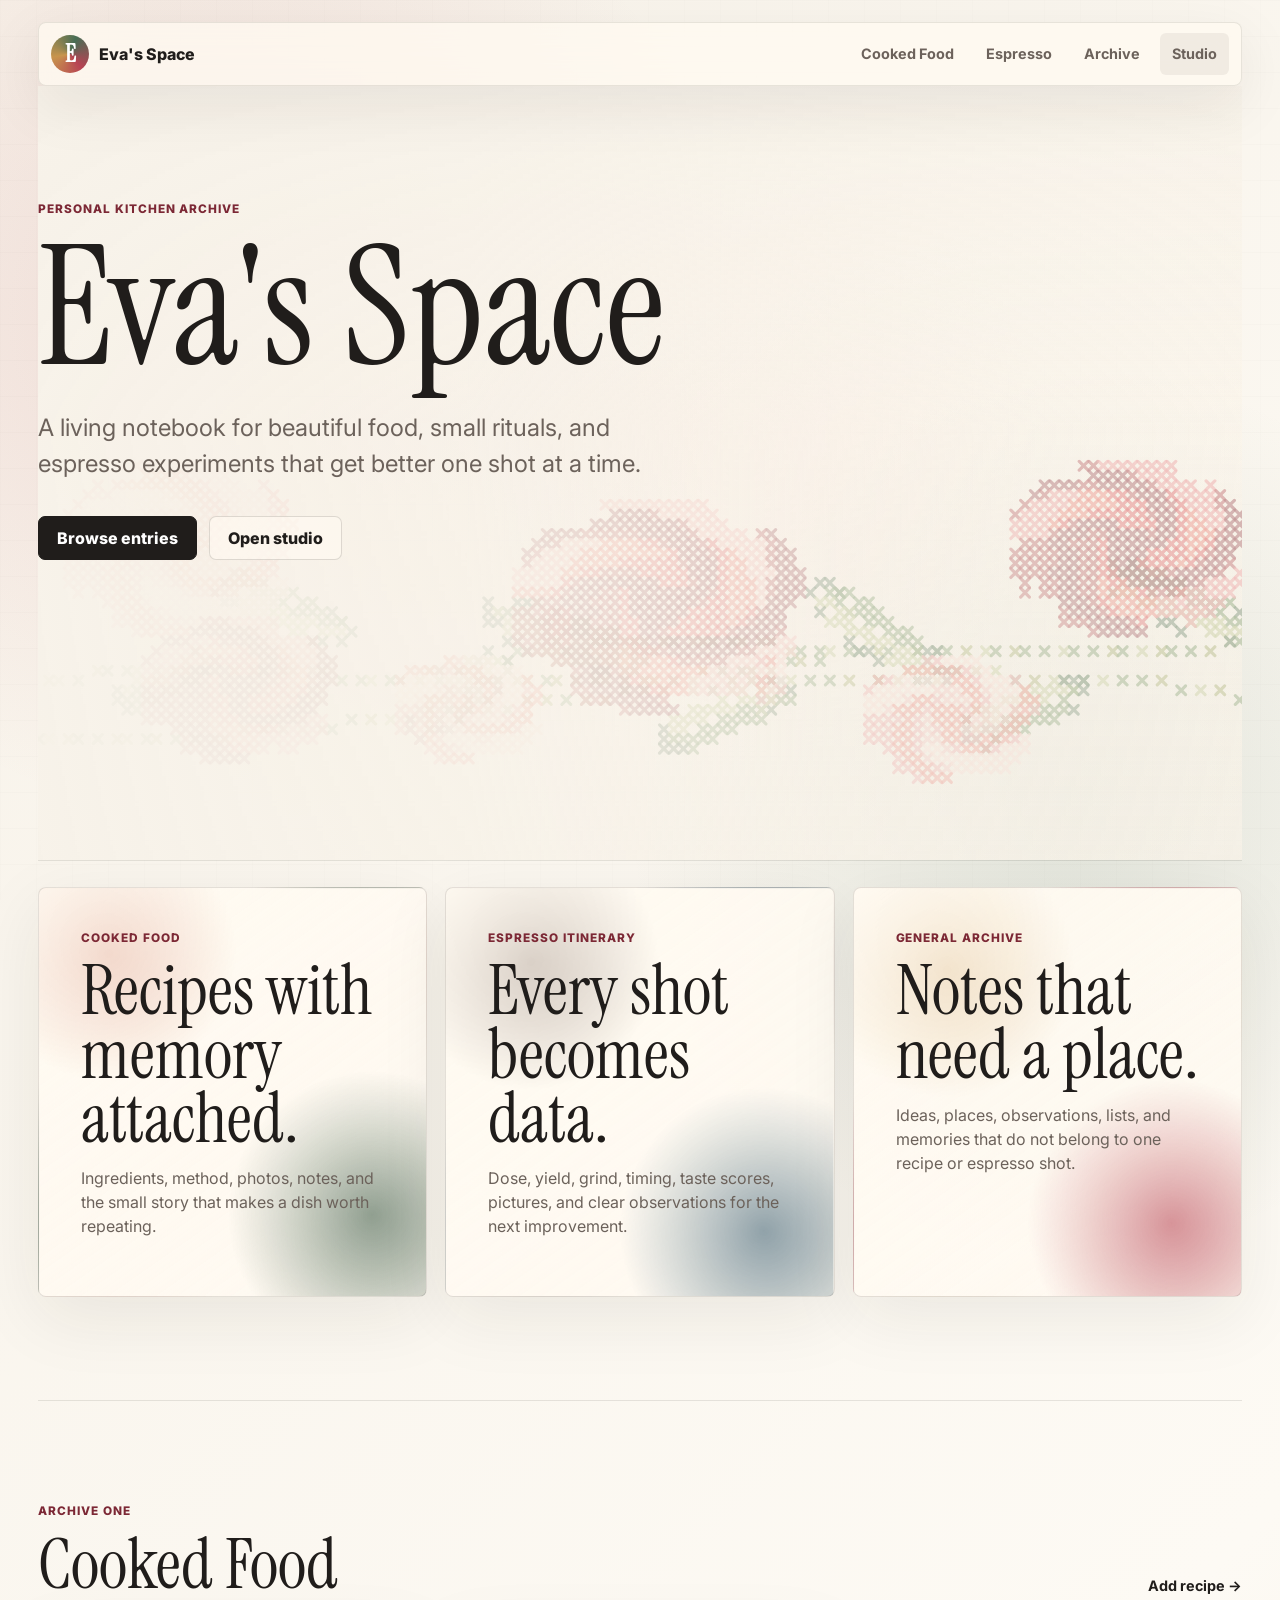
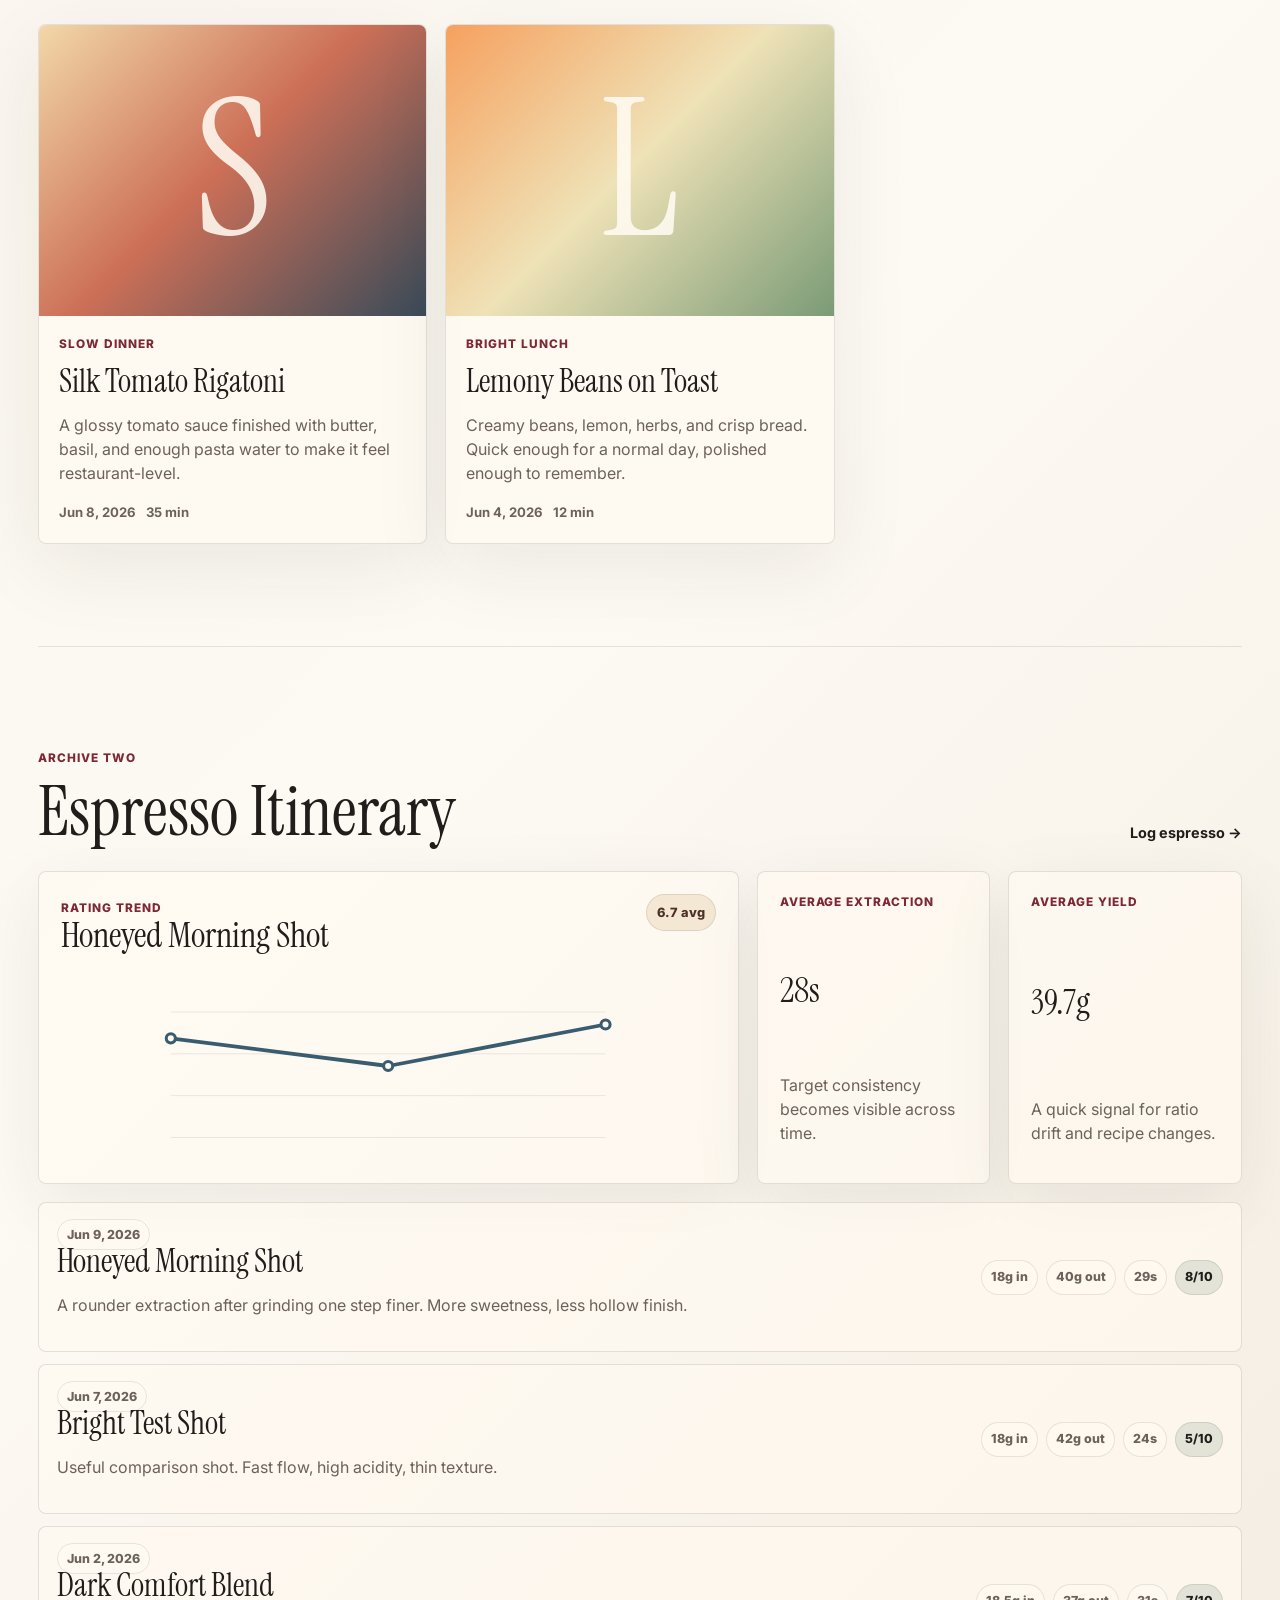
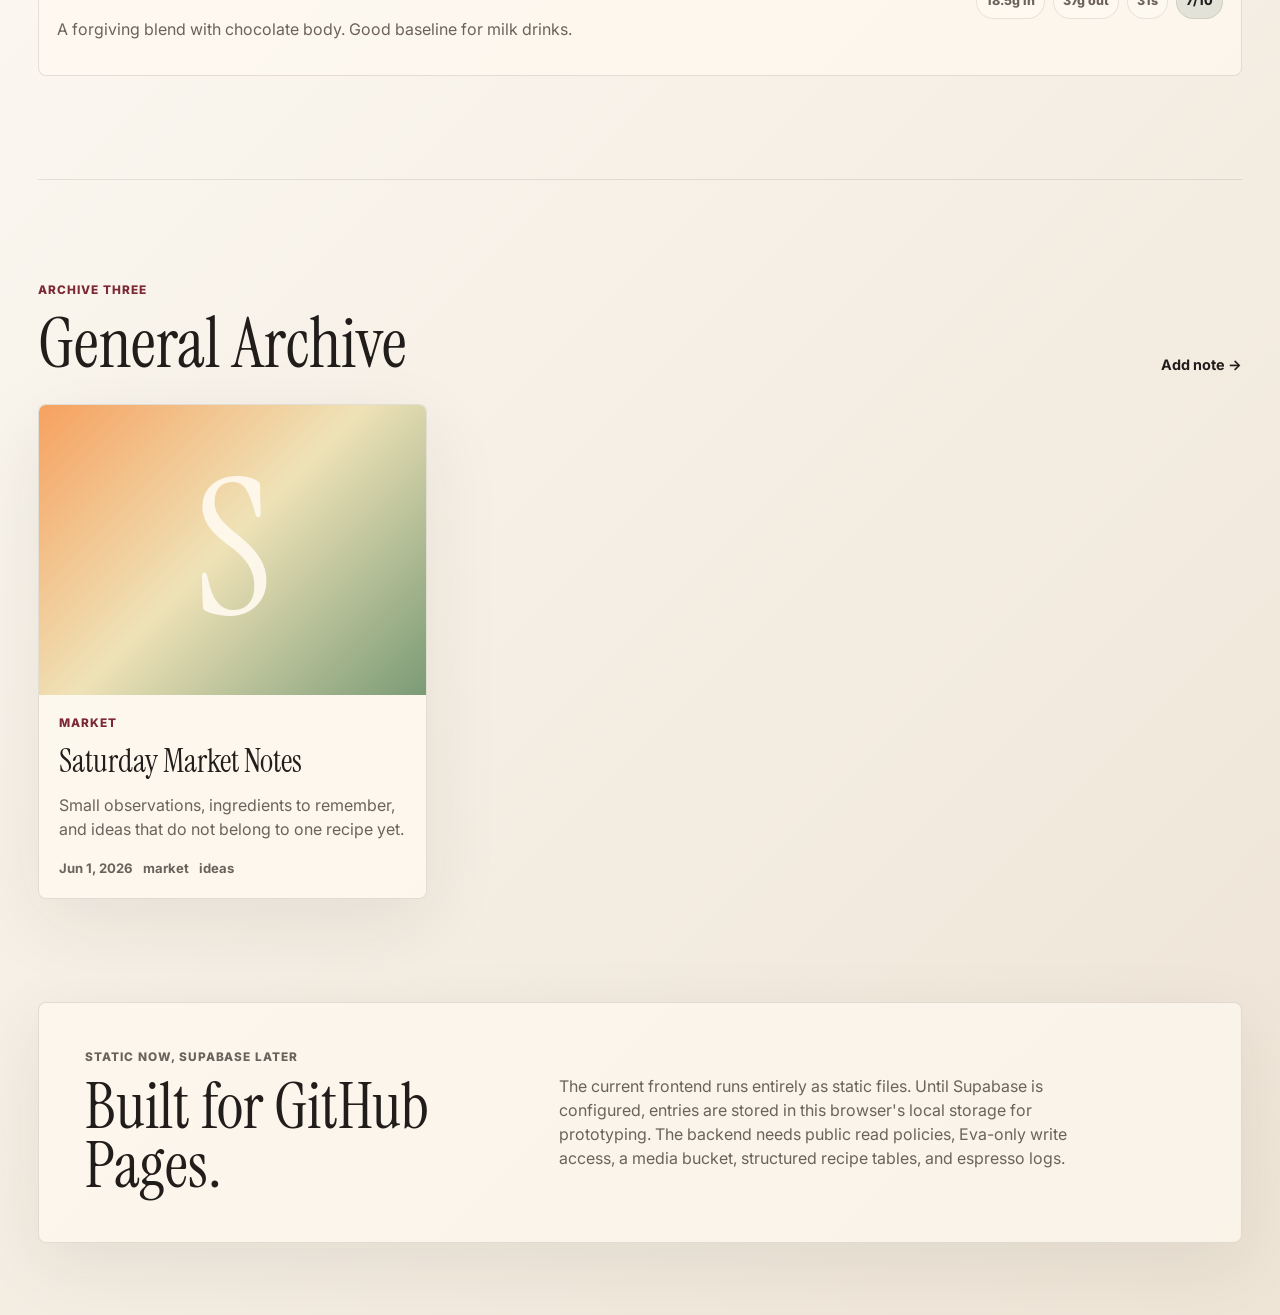
==== evas_space/index.html @ 0599bb9c "Add Eva's Space static frontend (pre-backend) Personal archive subsite at /evas_space/ with three st" ====
<!DOCTYPE html>
<html lang="en">
<head>
<meta charset="UTF-8">
<meta name="viewport" content="width=device-width, initial-scale=1.0">
<title>Eva's Space</title>
<meta name="description" content="Eva's personal recipe blog and espresso itinerary.">
<link rel="preconnect" href="https://fonts.googleapis.com">
<link rel="preconnect" href="https://fonts.gstatic.com" crossorigin>
<link href="https://fonts.googleapis.com/css2?family=Instrument+Serif:ital@0;1&family=Inter:wght@400;500;600;700;800&display=swap" rel="stylesheet">
<link rel="stylesheet" href="./css/style.css">
<script src="./js/supabase-config.js"></script>
</head>
<body>
  <div class="page-shell">
    <nav class="topbar" aria-label="Primary navigation">
      <a class="brand" href="./index.html">
        <span class="brand-mark">E</span>
        <span>Eva's Space</span>
      </a>
      <div class="nav-links">
        <a href="#recipes">Cooked Food</a>
        <a href="#espresso">Espresso</a>
        <a href="#archive">Archive</a>
        <a class="studio-link" href="./editor.html">Studio</a>
      </div>
    </nav>

    <header class="hero">
      <section class="rose-x-banner" aria-label="Animated digital rose banner">
        <svg class="rose-x-banner__svg" viewBox="0 0 1600 500" preserveAspectRatio="xMidYMid slice" role="img">
          <title>Animated digital roses made from X-shaped marks</title>
          <rect class="banner-bg" width="1600" height="500"></rect>
          <g class="xmark-layer"></g>
        </svg>
      </section>
      <div class="hero-copy">
        <p class="eyebrow">Personal kitchen archive</p>
        <h1>Eva's Space</h1>
        <p class="hero-text">A living notebook for beautiful food, small rituals, and espresso experiments that get better one shot at a time.</p>
        <div class="hero-actions">
          <a class="btn" href="#recipes">Browse entries</a>
          <a class="btn ghost" href="./editor.html">Open studio</a>
        </div>
      </div>
    </header>

    <main>
      <section class="section intro-grid" aria-label="Eva's notebooks">
        <article class="feature-panel food-panel">
          <p class="eyebrow">Cooked food</p>
          <h2>Recipes with memory attached.</h2>
          <p>Ingredients, method, photos, notes, and the small story that makes a dish worth repeating.</p>
        </article>
        <article class="feature-panel coffee-panel">
          <p class="eyebrow">Espresso itinerary</p>
          <h2>Every shot becomes data.</h2>
          <p>Dose, yield, grind, timing, taste scores, pictures, and clear observations for the next improvement.</p>
        </article>
        <article class="feature-panel archive-panel">
          <p class="eyebrow">General archive</p>
          <h2>Notes that need a place.</h2>
          <p>Ideas, places, observations, lists, and memories that do not belong to one recipe or espresso shot.</p>
        </article>
      </section>

      <section class="section" id="recipes">
        <div class="section-head">
          <div>
            <p class="eyebrow">Archive one</p>
            <h2>Cooked Food</h2>
          </div>
          <a class="text-link" href="./editor.html?type=recipe">Add recipe</a>
        </div>
        <div id="recipe-grid" class="entry-grid"></div>
      </section>

      <section class="section coffee-lab" id="espresso">
        <div class="section-head">
          <div>
            <p class="eyebrow">Archive two</p>
            <h2>Espresso Itinerary</h2>
          </div>
          <a class="text-link" href="./editor.html?type=espresso">Log espresso</a>
        </div>
        <div class="coffee-dashboard">
          <article class="chart-panel">
            <div class="chart-topline">
              <div>
                <span class="metric-label">Rating trend</span>
                <strong id="best-shot">Best shot pending</strong>
              </div>
              <div class="metric-pill" id="avg-rating">0.0 avg</div>
            </div>
            <div id="rating-chart" class="chart"></div>
          </article>
          <article class="stat-tile">
            <span class="metric-label">Average extraction</span>
            <strong id="avg-time">0s</strong>
            <p>Target consistency becomes visible across time.</p>
          </article>
          <article class="stat-tile">
            <span class="metric-label">Average yield</span>
            <strong id="avg-yield">0g</strong>
            <p>A quick signal for ratio drift and recipe changes.</p>
          </article>
        </div>
        <div id="espresso-list" class="espresso-timeline"></div>
      </section>

      <section class="section" id="archive">
        <div class="section-head">
          <div>
            <p class="eyebrow">Archive three</p>
            <h2>General Archive</h2>
          </div>
          <a class="text-link" href="./editor.html?type=archive">Add note</a>
        </div>
        <div id="archive-grid" class="entry-grid compact-grid"></div>
      </section>

      <section class="section backend-note">
        <div>
          <p class="eyebrow">Static now, Supabase later</p>
          <h2>Built for GitHub Pages.</h2>
        </div>
        <p>The current frontend runs entirely as static files. Until Supabase is configured, entries are stored in this browser's local storage for prototyping. The backend needs public read policies, Eva-only write access, a media bucket, structured recipe tables, and espresso logs.</p>
      </section>
    </main>
  </div>

  <script type="module" src="./js/home.js"></script>
</body>
</html>
---- evas_space/css/style.css ----
:root {
  --paper: #f7f2e9;
  --paper-2: #eee4d6;
  --ink: #201d1b;
  --soft-ink: #6c625b;
  --line: rgba(32, 29, 27, .14);
  --rose: #b74353;
  --rose-dark: #7c2835;
  --leaf: #476d54;
  --leaf-soft: #98a978;
  --coffee: #4b3127;
  --cream: #fffaf1;
  --blue: #395c70;
  --gold: #c8944d;
  --shadow: 0 24px 80px rgba(46, 35, 26, .14);
  --font: "Inter", -apple-system, BlinkMacSystemFont, "Segoe UI", sans-serif;
  --serif: "Instrument Serif", Georgia, serif;
}

* {
  box-sizing: border-box;
}

html {
  scroll-behavior: smooth;
}

body {
  margin: 0;
  min-height: 100vh;
  color: var(--ink);
  font-family: var(--font);
  background:
    radial-gradient(circle at 18% 7%, rgba(183, 67, 83, .14), transparent 32rem),
    radial-gradient(circle at 84% 18%, rgba(71, 109, 84, .14), transparent 28rem),
    linear-gradient(135deg, var(--paper), #fdfaf4 48%, var(--paper-2));
  line-height: 1.5;
}

body::before {
  position: fixed;
  inset: 0;
  z-index: -1;
  pointer-events: none;
  content: "";
  opacity: .34;
  background-image:
    linear-gradient(rgba(32, 29, 27, .035) 1px, transparent 1px),
    linear-gradient(90deg, rgba(32, 29, 27, .028) 1px, transparent 1px);
  background-size: 36px 36px;
}

a {
  color: inherit;
  text-decoration: none;
}

button,
input,
textarea {
  font: inherit;
}

img,
svg {
  display: block;
}

.page-shell {
  width: min(1440px, 100%);
  margin: 0 auto;
  padding: 22px clamp(16px, 3vw, 42px) 72px;
}

.topbar {
  position: sticky;
  top: 14px;
  z-index: 20;
  display: flex;
  align-items: center;
  justify-content: space-between;
  gap: 16px;
  min-height: 62px;
  padding: 10px 12px;
  border: 1px solid rgba(32, 29, 27, .1);
  border-radius: 8px;
  background: rgba(255, 250, 241, .76);
  box-shadow: 0 18px 60px rgba(40, 30, 22, .08);
  backdrop-filter: blur(18px);
}

.brand,
.nav-links,
.hero-actions,
.entry-meta,
.publish-row,
.form-actions,
.editor-actions {
  display: flex;
  align-items: center;
}

.brand {
  gap: 10px;
  font-weight: 800;
  letter-spacing: 0;
}

.brand-mark {
  display: grid;
  width: 38px;
  height: 38px;
  place-items: center;
  border-radius: 50%;
  color: #fff;
  font-family: var(--serif);
  font-size: 1.5rem;
  background: conic-gradient(from 140deg, var(--rose), var(--gold), var(--leaf), var(--rose));
}

.nav-links {
  flex-wrap: wrap;
  justify-content: flex-end;
  gap: 8px;
}

.nav-links a,
.studio-link,
.text-link,
.back-link {
  color: var(--soft-ink);
  font-size: .9rem;
  font-weight: 700;
}

.nav-links a {
  padding: 10px 12px;
  border-radius: 6px;
}

.nav-links a:hover,
.studio-link {
  color: var(--ink);
  background: rgba(32, 29, 27, .06);
}

.hero {
  position: relative;
  display: flex;
  align-items: flex-start;
  overflow: hidden;
  min-height: clamp(620px, 86vh, 820px);
  padding: clamp(64px, 9vw, 124px) 0 clamp(80px, 12vw, 140px);
}

.hero::after {
  position: absolute;
  inset: 0;
  z-index: 1;
  pointer-events: none;
  content: "";
  background:
    linear-gradient(90deg, rgba(247, 242, 233, .94) 0%, rgba(247, 242, 233, .78) 36%, rgba(247, 242, 233, .36) 66%, rgba(247, 242, 233, .12) 100%),
    linear-gradient(180deg, rgba(247, 242, 233, .9) 0%, rgba(247, 242, 233, .28) 44%, rgba(247, 242, 233, .55) 100%);
}

.hero h1,
.section h2,
.detail-header h1,
.studio-sidebar h1 {
  margin: 0;
  font-family: var(--serif);
  font-weight: 400;
  line-height: .92;
  letter-spacing: 0;
}

.hero h1 {
  max-width: 760px;
  font-size: clamp(5rem, 13vw, 12.5rem);
}

.hero-copy {
  position: relative;
  z-index: 2;
  max-width: 820px;
}

.hero-text {
  max-width: 630px;
  margin: 26px 0 0;
  color: var(--soft-ink);
  font-size: clamp(1.08rem, 2vw, 1.5rem);
}

.eyebrow,
.card-kicker,
.metric-label {
  margin: 0 0 12px;
  color: var(--rose-dark);
  font-size: .74rem;
  font-weight: 800;
  letter-spacing: .08em;
  text-transform: uppercase;
}

.hero-actions {
  flex-wrap: wrap;
  gap: 12px;
  margin-top: 34px;
}

.btn {
  display: inline-flex;
  align-items: center;
  justify-content: center;
  min-height: 44px;
  padding: 0 18px;
  border: 1px solid var(--ink);
  border-radius: 7px;
  color: #fff;
  cursor: pointer;
  font-weight: 800;
  background: var(--ink);
}

.btn:hover {
  transform: translateY(-1px);
}

.btn.ghost {
  color: var(--ink);
  border-color: var(--line);
  background: rgba(255, 250, 241, .68);
}

.btn.danger,
.danger-link {
  color: #fff;
  border-color: #9b2d33;
  background: #9b2d33;
}

.text-link {
  border: 0;
  color: var(--ink);
  cursor: pointer;
  background: transparent;
}

.text-link::after {
  content: " ->";
}

.rose-x-banner {
  position: absolute;
  inset: 0 max(-42px, -3vw);
  z-index: 0;
  overflow: hidden;
  min-height: 0;
  max-height: none;
  border-radius: 0;
  opacity: .66;
  pointer-events: none;
  background:
    radial-gradient(circle at 58% 48%, rgba(255, 226, 220, .48), transparent 36%),
    linear-gradient(180deg, rgba(255, 248, 237, .78) 0%, rgba(248, 239, 223, .54) 100%);
}

.rose-x-banner__svg {
  position: absolute;
  left: 50%;
  bottom: 18px;
  width: max(1220px, 122vw);
  height: auto;
  transform: translateX(-50%);
}

.banner-bg {
  fill: transparent;
}

.xmark {
  color: var(--x-color);
  opacity: .7;
  animation: xmark-glimmer 11s ease-in-out infinite;
  animation-delay: var(--delay, 0s);
  filter: brightness(.98);
}

.xmark line {
  stroke: currentColor;
  stroke-width: 3.25;
  stroke-linecap: round;
}

.flower {
  --glow-color: rgba(255, 178, 194, .55);
}

.leaf {
  --glow-color: rgba(188, 218, 150, .35);
}

.stem {
  --glow-color: rgba(177, 210, 139, .28);
}

.rose-burgundy { --x-color: #7b1020; }
.rose-dark { --x-color: #9f1825; }
.rose-red { --x-color: #d81f2a; }
.rose-coral { --x-color: #ed5147; }
.rose-pink { --x-color: #ee767e; }
.rose-blush { --x-color: #f7a5a3; }
.rose-light { --x-color: #ffd0c7; }
.leaf-dark { --x-color: #1f4a25; }
.leaf-green { --x-color: #3f6f2a; }
.leaf-olive { --x-color: #7c8a2b; }
.leaf-sage { --x-color: #a7b76a; }

@keyframes xmark-glimmer {
  0% {
    opacity: .58;
    filter: brightness(.94) drop-shadow(0 0 0 rgba(255, 255, 255, 0));
  }
  38% {
    opacity: .98;
    filter: brightness(1.34) drop-shadow(0 0 8px var(--glow-color));
  }
  72% {
    opacity: .72;
    filter: brightness(1.04) drop-shadow(0 0 2px var(--glow-color));
  }
  100% {
    opacity: .58;
    filter: brightness(.94) drop-shadow(0 0 0 rgba(255, 255, 255, 0));
  }
}

.section {
  padding: clamp(54px, 8vw, 110px) 0;
  border-top: 1px solid rgba(32, 29, 27, .1);
}

.intro-grid {
  display: grid;
  grid-template-columns: repeat(3, minmax(0, 1fr));
  gap: 18px;
  padding-top: 26px;
}

.feature-panel,
.chart-panel,
.stat-tile,
.backend-note,
.dashboard-panel,
.editor-form,
.entries-panel,
.studio-sidebar {
  border: 1px solid rgba(32, 29, 27, .12);
  border-radius: 8px;
  background: rgba(255, 250, 241, .68);
  box-shadow: 0 20px 70px rgba(44, 34, 26, .08);
}

.feature-panel {
  min-height: 310px;
  padding: clamp(22px, 4vw, 42px);
  background-color: rgba(255, 250, 241, .72);
  background-size: cover;
  background-position: center;
}

.food-panel {
  background-image: linear-gradient(145deg, rgba(255, 250, 241, .86), rgba(255, 250, 241, .3)), radial-gradient(circle at 18% 16%, #cc6f57, transparent 8rem), radial-gradient(circle at 86% 80%, #47624f, transparent 9rem);
}

.coffee-panel {
  background-image: linear-gradient(145deg, rgba(255, 250, 241, .9), rgba(255, 250, 241, .35)), radial-gradient(circle at 22% 18%, #4b3127, transparent 8rem), radial-gradient(circle at 82% 84%, #395c70, transparent 9rem);
}

.archive-panel {
  background-image: linear-gradient(145deg, rgba(255, 250, 241, .9), rgba(255, 250, 241, .34)), radial-gradient(circle at 24% 20%, #c8944d, transparent 8rem), radial-gradient(circle at 82% 82%, #b74353, transparent 9rem);
}

.feature-panel h2,
.section h2 {
  font-size: clamp(2.5rem, 5.4vw, 6.4rem);
}

.feature-panel p:not(.eyebrow),
.backend-note p,
.stat-tile p {
  max-width: 540px;
  color: var(--soft-ink);
}

.section-head {
  display: flex;
  align-items: end;
  justify-content: space-between;
  gap: 24px;
  margin-bottom: 28px;
}

.section-head.compact h2 {
  font-size: clamp(2.2rem, 4vw, 3.7rem);
}

.entry-grid {
  display: grid;
  grid-template-columns: repeat(3, minmax(0, 1fr));
  gap: 18px;
}

.entry-card {
  overflow: hidden;
  min-height: 100%;
  border: 1px solid rgba(32, 29, 27, .12);
  border-radius: 8px;
  background: rgba(255, 250, 241, .74);
  box-shadow: 0 24px 80px rgba(44, 34, 26, .08);
  transition: transform .18s ease, box-shadow .18s ease;
}

.entry-card:hover {
  transform: translateY(-4px);
  box-shadow: 0 28px 90px rgba(44, 34, 26, .14);
}

.entry-image {
  display: grid;
  min-height: 260px;
  aspect-ratio: 4 / 3;
  place-items: center;
  background-position: center;
  background-size: cover;
}

.entry-image.generated,
.detail-image.generated {
  color: rgba(255, 250, 241, .88);
}

.entry-image span,
.detail-image span {
  font-family: var(--serif);
  font-size: clamp(5rem, 16vw, 12rem);
}

.entry-card-body {
  padding: 20px;
}

.entry-card h3,
.espresso-row h3,
.editor-list-item h3 {
  margin: 0;
  font-family: var(--serif);
  font-size: 2rem;
  font-weight: 400;
  line-height: 1;
}

.entry-card p,
.espresso-row p,
.editor-list-item p,
.lead,
.espresso-detail p {
  color: var(--soft-ink);
}

.entry-meta {
  flex-wrap: wrap;
  gap: 10px;
  margin-top: 18px;
  color: var(--soft-ink);
  font-size: .82rem;
  font-weight: 700;
}

.coffee-dashboard {
  display: grid;
  grid-template-columns: minmax(0, 1.8fr) repeat(2, minmax(190px, .6fr));
  gap: 18px;
  margin-bottom: 18px;
}

.chart-panel,
.stat-tile {
  min-height: 230px;
  padding: 22px;
}

.chart-topline {
  display: flex;
  justify-content: space-between;
  gap: 18px;
  margin-bottom: 18px;
}

.chart-topline strong,
.stat-tile strong {
  display: block;
  font-family: var(--serif);
  font-size: 2.2rem;
  font-weight: 400;
  line-height: 1;
}

.metric-pill {
  align-self: start;
  padding: 8px 10px;
  border: 1px solid rgba(32, 29, 27, .1);
  border-radius: 999px;
  color: var(--coffee);
  font-size: .8rem;
  font-weight: 800;
  background: rgba(200, 148, 77, .18);
}

.chart {
  min-height: 180px;
}

.chart svg {
  width: 100%;
  height: 190px;
}

.chart-grid {
  stroke: rgba(32, 29, 27, .12);
  stroke-width: 1;
}

.chart-line {
  fill: none;
  stroke: var(--blue);
  stroke-linecap: round;
  stroke-linejoin: round;
  stroke-width: 5;
}

.chart-dot {
  fill: var(--cream);
  stroke: var(--blue);
  stroke-width: 4;
}

.stat-tile {
  display: flex;
  flex-direction: column;
  justify-content: space-between;
}

.espresso-timeline {
  display: grid;
  gap: 12px;
}

.espresso-row {
  display: grid;
  grid-template-columns: minmax(0, 1fr) auto;
  gap: 24px;
  align-items: center;
  padding: 18px;
  border: 1px solid rgba(32, 29, 27, .12);
  border-radius: 8px;
  background: rgba(255, 250, 241, .68);
}

.shot-specs {
  display: grid;
  grid-template-columns: repeat(4, auto);
  gap: 8px;
  align-items: center;
}

.shot-specs span,
.shot-specs strong,
.date-chip {
  padding: 7px 9px;
  border: 1px solid rgba(32, 29, 27, .1);
  border-radius: 999px;
  color: var(--soft-ink);
  font-size: .78rem;
  font-weight: 800;
  background: rgba(255, 250, 241, .72);
}

.shot-specs strong {
  color: var(--ink);
  background: rgba(71, 109, 84, .14);
}

.backend-note {
  display: grid;
  grid-template-columns: minmax(220px, .7fr) minmax(0, 1fr);
  gap: 28px;
  align-items: center;
  padding: clamp(24px, 5vw, 46px);
}

.backend-note h2 {
  font-size: clamp(2.3rem, 5vw, 5rem);
}

.detail-wrap {
  max-width: 1180px;
  margin: 0 auto;
}

.detail-page {
  padding: clamp(40px, 7vw, 86px) 0;
}

.back-link {
  display: inline-flex;
  margin-bottom: 24px;
}

.back-link::before {
  content: "<- ";
}

.detail-image {
  display: grid;
  min-height: 420px;
  place-items: center;
  border: 1px solid rgba(32, 29, 27, .12);
  border-radius: 8px;
  background-position: center;
  background-size: cover;
  box-shadow: var(--shadow);
}

.detail-header {
  max-width: 840px;
  margin: clamp(28px, 5vw, 64px) auto;
  text-align: center;
}

.detail-header h1 {
  font-size: clamp(4rem, 9vw, 10rem);
}

.lead {
  margin: 24px auto 0;
  max-width: 720px;
  font-size: clamp(1.1rem, 2vw, 1.45rem);
}

.recipe-meta {
  display: flex;
  flex-wrap: wrap;
  justify-content: center;
  gap: 10px;
  margin-top: 20px;
}

.recipe-meta span {
  padding: 8px 10px;
  border: 1px solid rgba(32, 29, 27, .1);
  border-radius: 999px;
  color: var(--soft-ink);
  font-size: .82rem;
  font-weight: 800;
}

.recipe-layout,
.espresso-detail-grid {
  display: grid;
  grid-template-columns: minmax(240px, .75fr) minmax(0, 1.25fr);
  gap: 22px;
  align-items: start;
}

.ingredient-panel,
.method-panel,
.espresso-detail-grid section,
.archive-body,
.espresso-spec-grid div {
  padding: 24px;
  border: 1px solid rgba(32, 29, 27, .12);
  border-radius: 8px;
  background: rgba(255, 250, 241, .68);
}

.ingredient-panel h2,
.method-panel h2,
.espresso-detail-grid h2,
.archive-body h2 {
  margin: 0 0 18px;
  font-family: var(--serif);
  font-size: 2.6rem;
  font-weight: 400;
}

.archive-body {
  max-width: 840px;
  margin: 0 auto;
}

.ingredients {
  display: grid;
  gap: 10px;
  padding: 0;
  margin: 0;
  list-style: none;
}

.ingredients li {
  display: grid;
  gap: 4px;
  padding-bottom: 10px;
  border-bottom: 1px solid rgba(32, 29, 27, .1);
}

.ingredients strong {
  font-weight: 800;
}

.ingredients span {
  color: var(--soft-ink);
  font-size: .74rem;
  font-weight: 800;
  text-transform: uppercase;
}

.steps {
  margin: 0;
  padding-left: 22px;
}

.steps li {
  margin-bottom: 16px;
  padding-left: 8px;
}

.espresso-spec-grid {
  display: grid;
  grid-template-columns: repeat(6, minmax(0, 1fr));
  gap: 10px;
  margin-bottom: 22px;
}

.espresso-spec-grid span,
.coffee-defs dt {
  color: var(--soft-ink);
  font-size: .76rem;
  font-weight: 800;
  text-transform: uppercase;
}

.espresso-spec-grid strong {
  display: block;
  margin-top: 6px;
  font-family: var(--serif);
  font-size: 2rem;
  font-weight: 400;
}

.coffee-defs {
  display: grid;
  gap: 10px;
  margin: 24px 0 0;
}

.coffee-defs div {
  display: grid;
  grid-template-columns: 110px 1fr;
  gap: 14px;
}

.coffee-defs dd {
  margin: 0;
}

.taste-row {
  display: grid;
  grid-template-columns: 100px minmax(0, 1fr) 48px;
  gap: 12px;
  align-items: center;
  margin-bottom: 13px;
  font-weight: 800;
}

.taste-track {
  height: 9px;
  overflow: hidden;
  border-radius: 999px;
  background: rgba(32, 29, 27, .1);
}

.taste-track i {
  display: block;
  height: 100%;
  border-radius: inherit;
  background: linear-gradient(90deg, var(--gold), var(--blue));
}

.studio-layout {
  display: grid;
  grid-template-columns: minmax(280px, 360px) minmax(0, 1fr);
  gap: 22px;
  align-items: start;
  padding-top: 28px;
}

.studio-sidebar {
  position: sticky;
  top: 98px;
  padding: 24px;
}

.studio-sidebar h1 {
  font-size: clamp(3rem, 5.4vw, 5.5rem);
}

.studio-sidebar p {
  color: var(--soft-ink);
}

.mode-switch {
  display: grid;
  grid-template-columns: repeat(3, minmax(0, 1fr));
  gap: 6px;
  margin: 24px 0;
  padding: 5px;
  border: 1px solid rgba(32, 29, 27, .12);
  border-radius: 8px;
  background: rgba(32, 29, 27, .05);
}

.mode-switch button {
  min-height: 42px;
  border: 0;
  border-radius: 6px;
  color: var(--soft-ink);
  cursor: pointer;
  font-weight: 800;
  background: transparent;
}

.mode-switch button.active {
  color: var(--ink);
  background: var(--cream);
  box-shadow: 0 8px 24px rgba(32, 29, 27, .1);
}

.backend-status {
  padding-top: 18px;
  border-top: 1px solid rgba(32, 29, 27, .1);
}

#status-dot {
  display: inline-block;
  width: 9px;
  height: 9px;
  margin-right: 7px;
  border-radius: 50%;
  background: var(--gold);
}

#status-dot.online {
  background: var(--leaf);
}

.studio-main {
  display: grid;
  gap: 18px;
}

.dashboard-panel,
.editor-form,
.entries-panel {
  padding: clamp(18px, 3vw, 30px);
}

.stat-grid {
  display: grid;
  grid-template-columns: repeat(3, minmax(0, 1fr));
  gap: 12px;
}

.dashboard-stat {
  padding: 18px;
  border: 1px solid rgba(32, 29, 27, .1);
  border-radius: 8px;
  background: rgba(255, 250, 241, .62);
}

.dashboard-stat span {
  display: block;
  color: var(--soft-ink);
  font-size: .72rem;
  font-weight: 800;
  text-transform: uppercase;
}

.dashboard-stat strong {
  display: block;
  margin-top: 8px;
  font-family: var(--serif);
  font-size: clamp(2.2rem, 4vw, 3.5rem);
  font-weight: 400;
  line-height: .92;
}

.visibility-panel {
  display: grid;
  grid-template-columns: minmax(0, 1fr) auto;
  gap: 18px;
  align-items: center;
  margin-top: 18px;
  padding-top: 18px;
  border-top: 1px solid rgba(32, 29, 27, .1);
}

.visibility-panel h3 {
  margin: 0;
  font-family: var(--serif);
  font-size: 2rem;
  font-weight: 400;
}

.visibility-panel p {
  margin: 4px 0 0;
  color: var(--soft-ink);
}

.visibility-toggles {
  display: grid;
  gap: 10px;
}

.visibility-toggle {
  justify-content: space-between;
  min-width: 190px;
  padding: 9px 10px;
  border: 1px solid rgba(32, 29, 27, .1);
  border-radius: 8px;
  background: rgba(255, 250, 241, .66);
}

.editor-form-head {
  display: flex;
  justify-content: space-between;
  gap: 18px;
  align-items: start;
  margin-bottom: 24px;
}

.editor-form-head h2 {
  margin: 0;
  font-family: var(--serif);
  font-size: clamp(2.6rem, 5vw, 4.6rem);
  font-weight: 400;
  line-height: .94;
}

.form-band {
  padding-bottom: 22px;
  margin-bottom: 24px;
  border-bottom: 1px solid rgba(32, 29, 27, .1);
}

.field {
  margin-bottom: 16px;
}

.field label {
  display: block;
  margin-bottom: 7px;
  color: var(--soft-ink);
  font-size: .82rem;
  font-weight: 800;
  text-transform: uppercase;
}

.field input,
.field textarea {
  width: 100%;
  min-height: 46px;
  padding: 12px 13px;
  border: 1px solid rgba(32, 29, 27, .14);
  border-radius: 7px;
  color: var(--ink);
  outline: none;
  background: rgba(255, 250, 241, .74);
}

.field textarea {
  min-height: 132px;
  resize: vertical;
}

.field input:focus,
.field textarea:focus {
  border-color: rgba(32, 29, 27, .38);
  box-shadow: 0 0 0 4px rgba(183, 67, 83, .1);
}

.hint {
  margin-top: 7px;
  color: var(--soft-ink);
  font-size: .78rem;
}

.structured-block {
  margin-top: 18px;
}

.structured-head {
  display: flex;
  align-items: end;
  justify-content: space-between;
  gap: 16px;
  margin-bottom: 12px;
}

.structured-head label {
  display: block;
  margin-bottom: 4px;
  color: var(--soft-ink);
  font-size: .82rem;
  font-weight: 800;
  text-transform: uppercase;
}

.structured-head p {
  margin: 0;
  color: var(--soft-ink);
  font-size: .84rem;
}

.ingredient-table,
.step-rows {
  display: grid;
  gap: 8px;
}

.ingredient-head,
.ingredient-row {
  display: grid;
  grid-template-columns: .7fr .7fr minmax(150px, 1.4fr) 1fr minmax(150px, 1.2fr) 34px;
  gap: 8px;
  align-items: center;
}

.ingredient-head {
  padding: 0 8px;
  color: var(--soft-ink);
  font-size: .68rem;
  font-weight: 800;
  text-transform: uppercase;
}

.ingredient-row,
.step-row {
  padding: 8px;
  border: 1px solid rgba(32, 29, 27, .1);
  border-radius: 8px;
  background: rgba(255, 250, 241, .48);
}

.ingredient-row input,
.step-row textarea {
  width: 100%;
  min-height: 40px;
  padding: 9px 10px;
  border: 1px solid rgba(32, 29, 27, .12);
  border-radius: 6px;
  color: var(--ink);
  outline: none;
  background: rgba(255, 250, 241, .78);
}

.ingredient-row input:focus,
.step-row textarea:focus {
  border-color: rgba(32, 29, 27, .38);
  box-shadow: 0 0 0 4px rgba(183, 67, 83, .1);
}

.step-row {
  display: grid;
  grid-template-columns: 34px minmax(0, 1fr) 34px;
  gap: 8px;
  align-items: start;
}

.step-row span {
  display: grid;
  width: 34px;
  height: 34px;
  place-items: center;
  border-radius: 50%;
  color: var(--cream);
  font-size: .78rem;
  font-weight: 800;
  background: var(--ink);
}

.step-row textarea {
  resize: vertical;
}

.icon-button {
  display: grid;
  width: 32px;
  height: 32px;
  place-items: center;
  border: 1px solid rgba(32, 29, 27, .12);
  border-radius: 50%;
  color: var(--soft-ink);
  cursor: pointer;
  font-weight: 800;
  background: rgba(255, 250, 241, .72);
}

.icon-button:hover {
  color: #fff;
  border-color: #9b2d33;
  background: #9b2d33;
}

.row {
  display: grid;
  gap: 14px;
}

.row.two {
  grid-template-columns: repeat(2, minmax(0, 1fr));
}

.row.three {
  grid-template-columns: repeat(3, minmax(0, 1fr));
}

.row.four {
  grid-template-columns: repeat(4, minmax(0, 1fr));
}

.photo-preview {
  width: min(280px, 100%);
  aspect-ratio: 4 / 3;
  margin-top: 12px;
  border: 1px solid rgba(32, 29, 27, .12);
  border-radius: 8px;
  background-position: center;
  background-size: cover;
}

.taste-sliders {
  display: grid;
  grid-template-columns: repeat(4, minmax(0, 1fr));
  gap: 12px;
  margin-bottom: 16px;
}

.taste-sliders label {
  display: grid;
  grid-template-columns: 1fr auto;
  gap: 9px 10px;
  align-items: center;
  padding: 12px;
  border: 1px solid rgba(32, 29, 27, .1);
  border-radius: 8px;
  color: var(--soft-ink);
  font-size: .8rem;
  font-weight: 800;
  text-transform: uppercase;
  background: rgba(255, 250, 241, .55);
}

.taste-sliders label span {
  display: grid;
  width: 30px;
  height: 26px;
  place-items: center;
  border-radius: 999px;
  color: var(--ink);
  background: rgba(200, 148, 77, .22);
}

.taste-sliders input {
  grid-column: 1 / -1;
  appearance: none;
  width: 100%;
  height: 10px;
  border-radius: 999px;
  outline: none;
  background: linear-gradient(90deg, var(--gold), var(--blue));
}

.taste-sliders input::-webkit-slider-thumb {
  appearance: none;
  width: 22px;
  height: 22px;
  border: 3px solid var(--cream);
  border-radius: 50%;
  cursor: pointer;
  background: var(--ink);
  box-shadow: 0 4px 14px rgba(32, 29, 27, .2);
}

.taste-sliders input::-moz-range-thumb {
  width: 18px;
  height: 18px;
  border: 3px solid var(--cream);
  border-radius: 50%;
  cursor: pointer;
  background: var(--ink);
  box-shadow: 0 4px 14px rgba(32, 29, 27, .2);
}

.publish-row {
  justify-content: space-between;
  gap: 18px;
  flex-wrap: wrap;
}

.toggle {
  display: inline-flex;
  align-items: center;
  gap: 10px;
  font-weight: 800;
}

.toggle input {
  position: absolute;
  opacity: 0;
}

.toggle span {
  position: relative;
  width: 46px;
  height: 26px;
  border-radius: 999px;
  background: rgba(32, 29, 27, .16);
}

.toggle span::before {
  position: absolute;
  top: 4px;
  left: 4px;
  width: 18px;
  height: 18px;
  border-radius: 50%;
  content: "";
  background: #fff;
  transition: transform .16s ease;
}

.toggle input:checked + span {
  background: var(--leaf);
}

.toggle input:checked + span::before {
  transform: translateX(20px);
}

.msg {
  padding: 12px 14px;
  border: 1px solid rgba(32, 29, 27, .12);
  border-radius: 8px;
  color: #23452b;
  font-weight: 700;
  background: rgba(71, 109, 84, .12);
}

.msg.err {
  color: #7c2835;
  background: rgba(183, 67, 83, .12);
}

.editor-list {
  display: grid;
  gap: 10px;
}

.editor-list-item {
  display: grid;
  grid-template-columns: minmax(0, 1fr) auto;
  gap: 16px;
  align-items: center;
  padding: 14px;
  border: 1px solid rgba(32, 29, 27, .1);
  border-radius: 8px;
  background: rgba(255, 250, 241, .7);
}

.editor-list-item h3 {
  margin-top: 8px;
}

.editor-actions {
  gap: 8px;
}

.muted,
.empty {
  color: var(--soft-ink);
}

[hidden] {
  display: none !important;
}

@media (max-width: 1060px) {
  .intro-grid,
  .backend-note,
  .studio-layout,
  .recipe-layout,
  .espresso-detail-grid {
    grid-template-columns: 1fr;
  }

  .hero {
    min-height: auto;
    padding-bottom: clamp(76px, 12vw, 120px);
  }

  .entry-grid,
  .coffee-dashboard {
    grid-template-columns: repeat(2, minmax(0, 1fr));
  }

  .stat-grid {
    grid-template-columns: repeat(2, minmax(0, 1fr));
  }

  .visibility-panel {
    grid-template-columns: 1fr;
  }

  .chart-panel {
    grid-column: 1 / -1;
  }

  .espresso-spec-grid,
  .taste-sliders {
    grid-template-columns: repeat(3, minmax(0, 1fr));
  }

  .studio-sidebar {
    position: static;
  }
}

@media (max-width: 720px) {
  .page-shell {
    padding: 10px 10px 44px;
  }

  .topbar,
  .section-head,
  .chart-topline,
  .espresso-row,
  .editor-list-item {
    align-items: stretch;
    flex-direction: column;
    display: flex;
  }

  .topbar {
    position: relative;
    top: 0;
    gap: 10px;
    min-height: 0;
    padding: 10px;
  }

  .brand {
    width: 100%;
    justify-content: space-between;
  }

  .nav-links {
    width: 100%;
    justify-content: flex-start;
    gap: 6px;
  }

  .nav-links a {
    flex: 1 1 auto;
    padding: 9px 8px;
    text-align: center;
    font-size: .82rem;
  }

  .hero {
    min-height: 690px;
    padding-top: 44px;
    padding-bottom: 72px;
  }

  .hero::after {
    background:
      linear-gradient(180deg, rgba(247, 242, 233, .95) 0%, rgba(247, 242, 233, .72) 34%, rgba(247, 242, 233, .2) 70%, rgba(247, 242, 233, .5) 100%),
      linear-gradient(90deg, rgba(247, 242, 233, .92) 0%, rgba(247, 242, 233, .48) 62%, rgba(247, 242, 233, .18) 100%);
  }

  .hero h1 {
    font-size: clamp(4rem, 23vw, 7.4rem);
  }

  .hero-text {
    margin-top: 18px;
    font-size: 1rem;
  }

  .hero-actions {
    display: grid;
    grid-template-columns: 1fr;
    gap: 10px;
    margin-top: 24px;
  }

  .rose-x-banner {
    inset: 0 -10px;
    opacity: .52;
  }

  .rose-x-banner__svg {
    left: 52%;
    bottom: 22px;
    width: max(1160px, 285vw);
  }

  .section {
    padding: 44px 0;
  }

  .feature-panel {
    min-height: 240px;
  }

  .entry-image {
    min-height: 210px;
  }

  .entry-grid,
  .coffee-dashboard,
  .espresso-spec-grid,
  .stat-grid,
  .row.two,
  .row.three,
  .row.four,
  .taste-sliders {
    grid-template-columns: 1fr;
  }

  .editor-form-head {
    display: grid;
  }

  .visibility-toggle {
    min-width: 0;
  }

  .shot-specs {
    grid-template-columns: repeat(2, minmax(0, 1fr));
  }

  .structured-head,
  .ingredient-row {
    display: grid;
    grid-template-columns: 1fr;
    align-items: stretch;
  }

  .ingredient-head {
    display: none;
  }

  .step-row {
    grid-template-columns: 30px minmax(0, 1fr);
  }

  .step-row .icon-button {
    grid-column: 2;
    justify-self: end;
  }

  .detail-image {
    min-height: 310px;
  }

  .detail-header h1 {
    font-size: clamp(3.4rem, 18vw, 6rem);
  }

  .coffee-defs div,
  .taste-row {
    grid-template-columns: 1fr;
  }
}

@media (max-width: 460px) {
  .brand-mark {
    width: 34px;
    height: 34px;
  }

  .hero {
    min-height: 650px;
    padding-bottom: 58px;
  }

  .hero h1 {
    font-size: clamp(3.45rem, 22vw, 5.4rem);
  }

  .rose-x-banner {
    opacity: .48;
  }

  .rose-x-banner__svg {
    left: 54%;
    bottom: 42px;
    width: max(1080px, 330vw);
  }

  .shot-specs {
    grid-template-columns: 1fr;
  }

  .editor-actions,
  .form-actions {
    display: grid;
    grid-template-columns: 1fr;
    width: 100%;
  }
}

@media (prefers-reduced-motion: reduce) {
  *,
  *::before,
  *::after {
    scroll-behavior: auto !important;
    animation-duration: .001ms !important;
    animation-iteration-count: 1 !important;
    transition-duration: .001ms !important;
  }

  .xmark {
    opacity: .86;
    filter: brightness(1);
  }
}
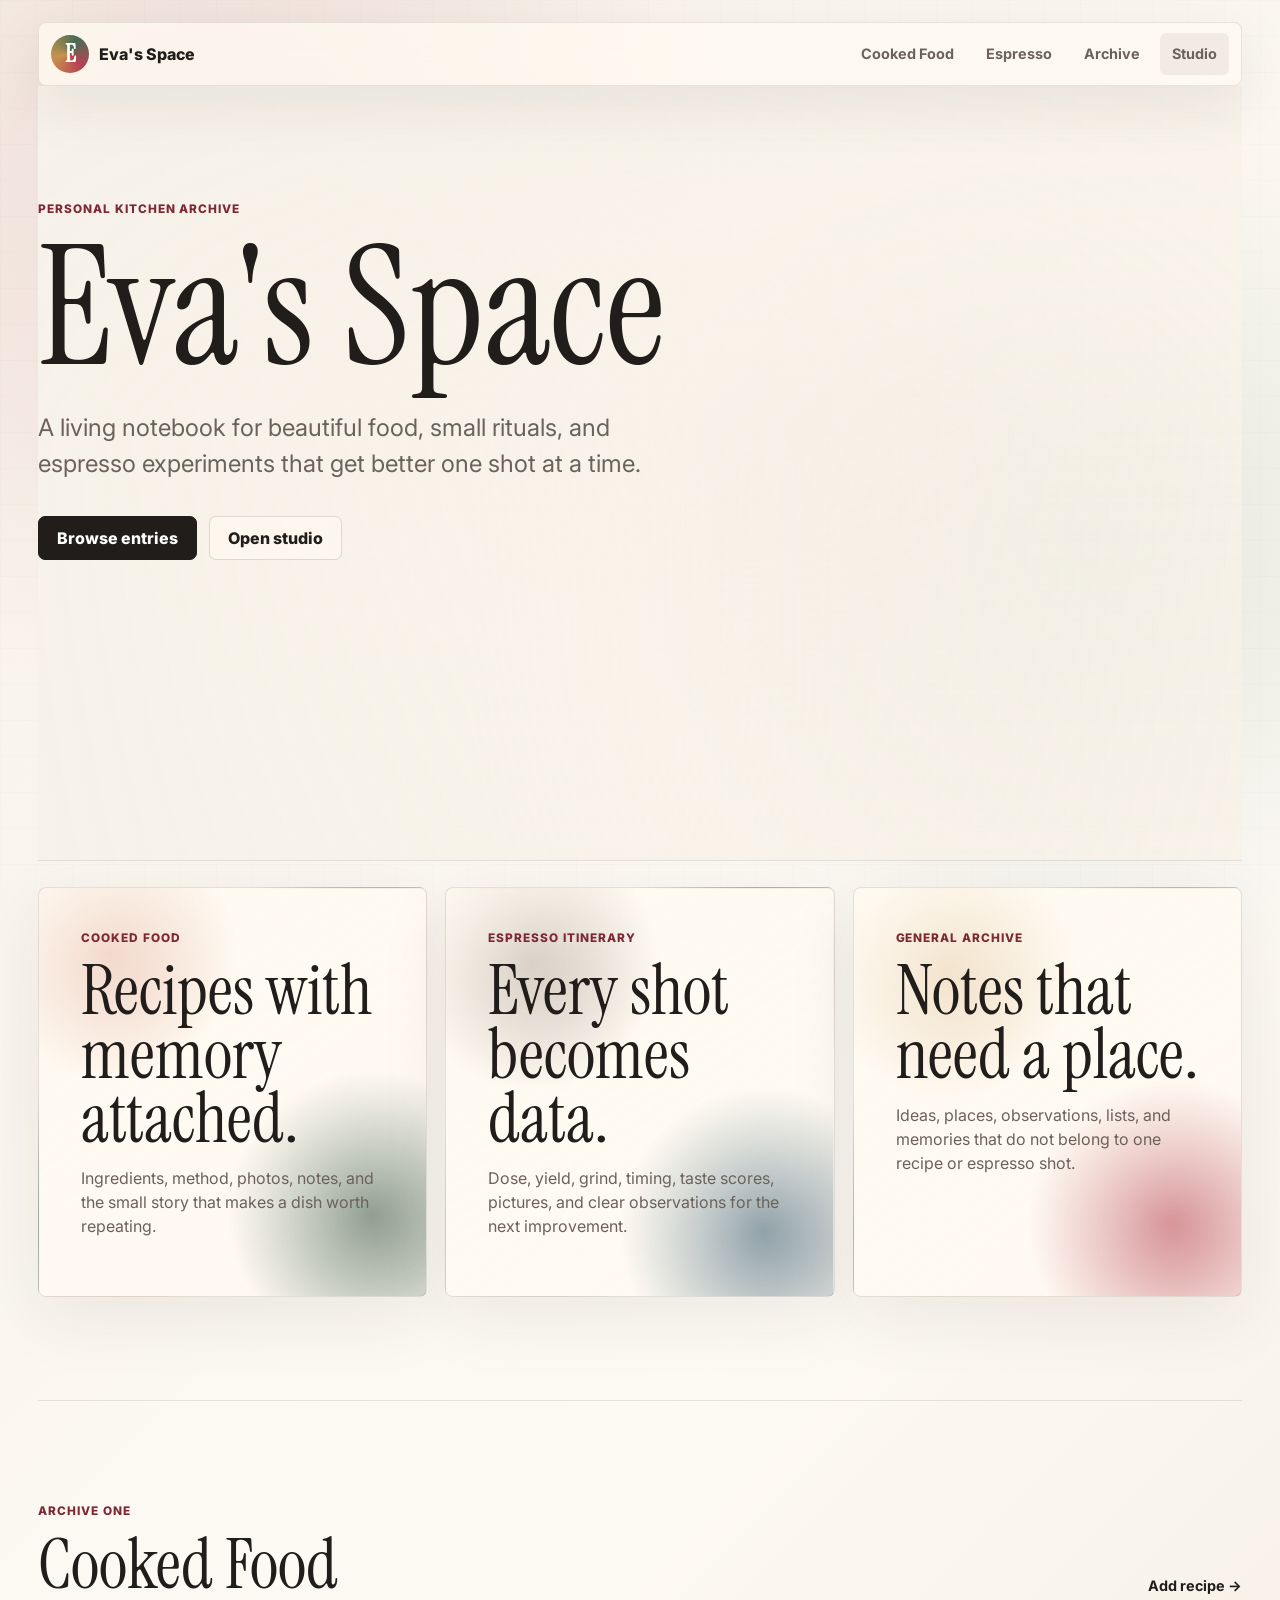
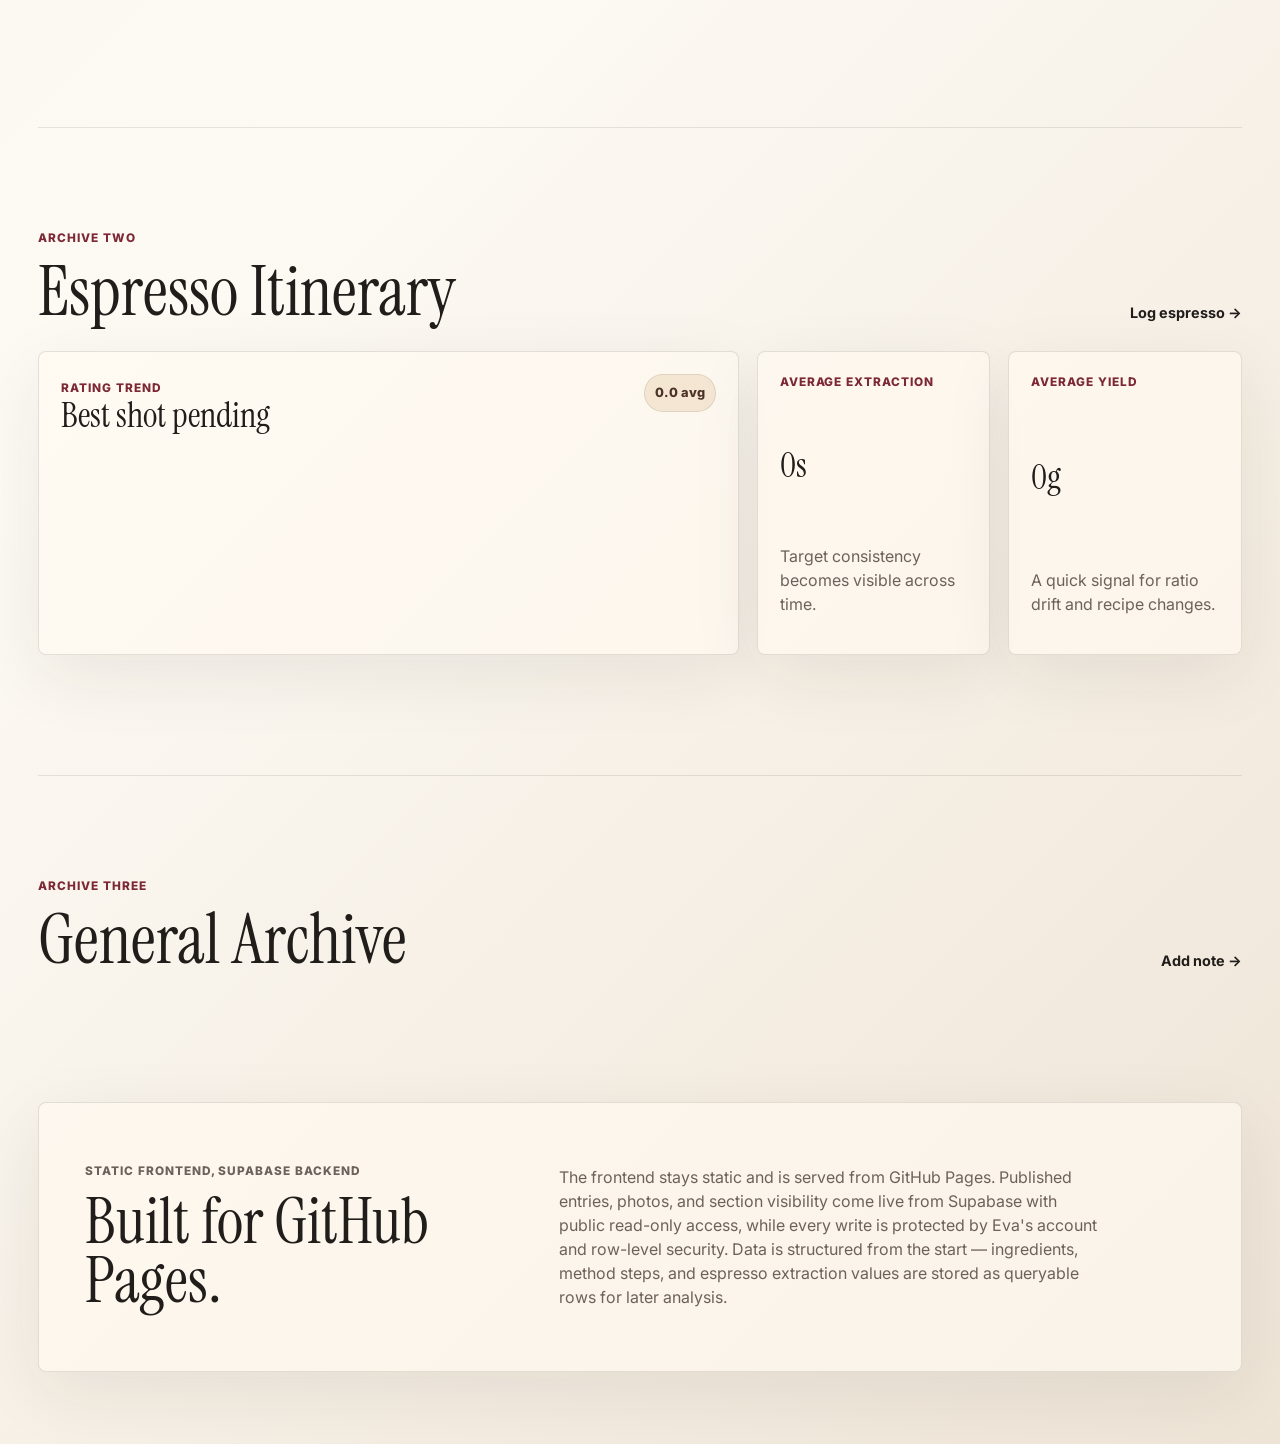
==== commit 7dc211eb: "Wire Eva's Space to Supabase backend Provision a clean, structured backend and connect the static fr" ====
--- a/evas_space/index.html
+++ b/evas_space/index.html
@@ -121,10 +121,10 @@
 
       <section class="section backend-note">
         <div>
-          <p class="eyebrow">Static now, Supabase later</p>
+          <p class="eyebrow">Static frontend, Supabase backend</p>
           <h2>Built for GitHub Pages.</h2>
         </div>
-        <p>The current frontend runs entirely as static files. Until Supabase is configured, entries are stored in this browser's local storage for prototyping. The backend needs public read policies, Eva-only write access, a media bucket, structured recipe tables, and espresso logs.</p>
+        <p>The frontend stays static and is served from GitHub Pages. Published entries, photos, and section visibility come live from Supabase with public read-only access, while every write is protected by Eva's account and row-level security. Data is structured from the start — ingredients, method steps, and espresso extraction values are stored as queryable rows for later analysis.</p>
       </section>
     </main>
   </div>
--- a/evas_space/css/style.css
+++ b/evas_space/css/style.css
@@ -1269,9 +1269,42 @@
   background: rgba(71, 109, 84, .12);
 }
 
-.msg.err {
+.msg.err,
+.msg.error {
   color: #7c2835;
   background: rgba(183, 67, 83, .12);
+}
+
+/* Studio login gate */
+.auth-gate {
+  display: grid;
+  place-items: center;
+  padding: 24px 0;
+}
+
+.auth-card {
+  width: 100%;
+  max-width: 420px;
+  padding: 28px;
+  border: 1px solid rgba(32, 29, 27, .12);
+  border-radius: 14px;
+  background: rgba(255, 250, 241, .85);
+  box-shadow: 0 18px 40px rgba(32, 29, 27, .08);
+}
+
+.auth-card h2 {
+  margin: 6px 0 8px;
+}
+
+.auth-form {
+  display: grid;
+  gap: 14px;
+  margin-top: 18px;
+}
+
+.auth-form .btn {
+  width: 100%;
+  justify-content: center;
 }
 
 .editor-list {
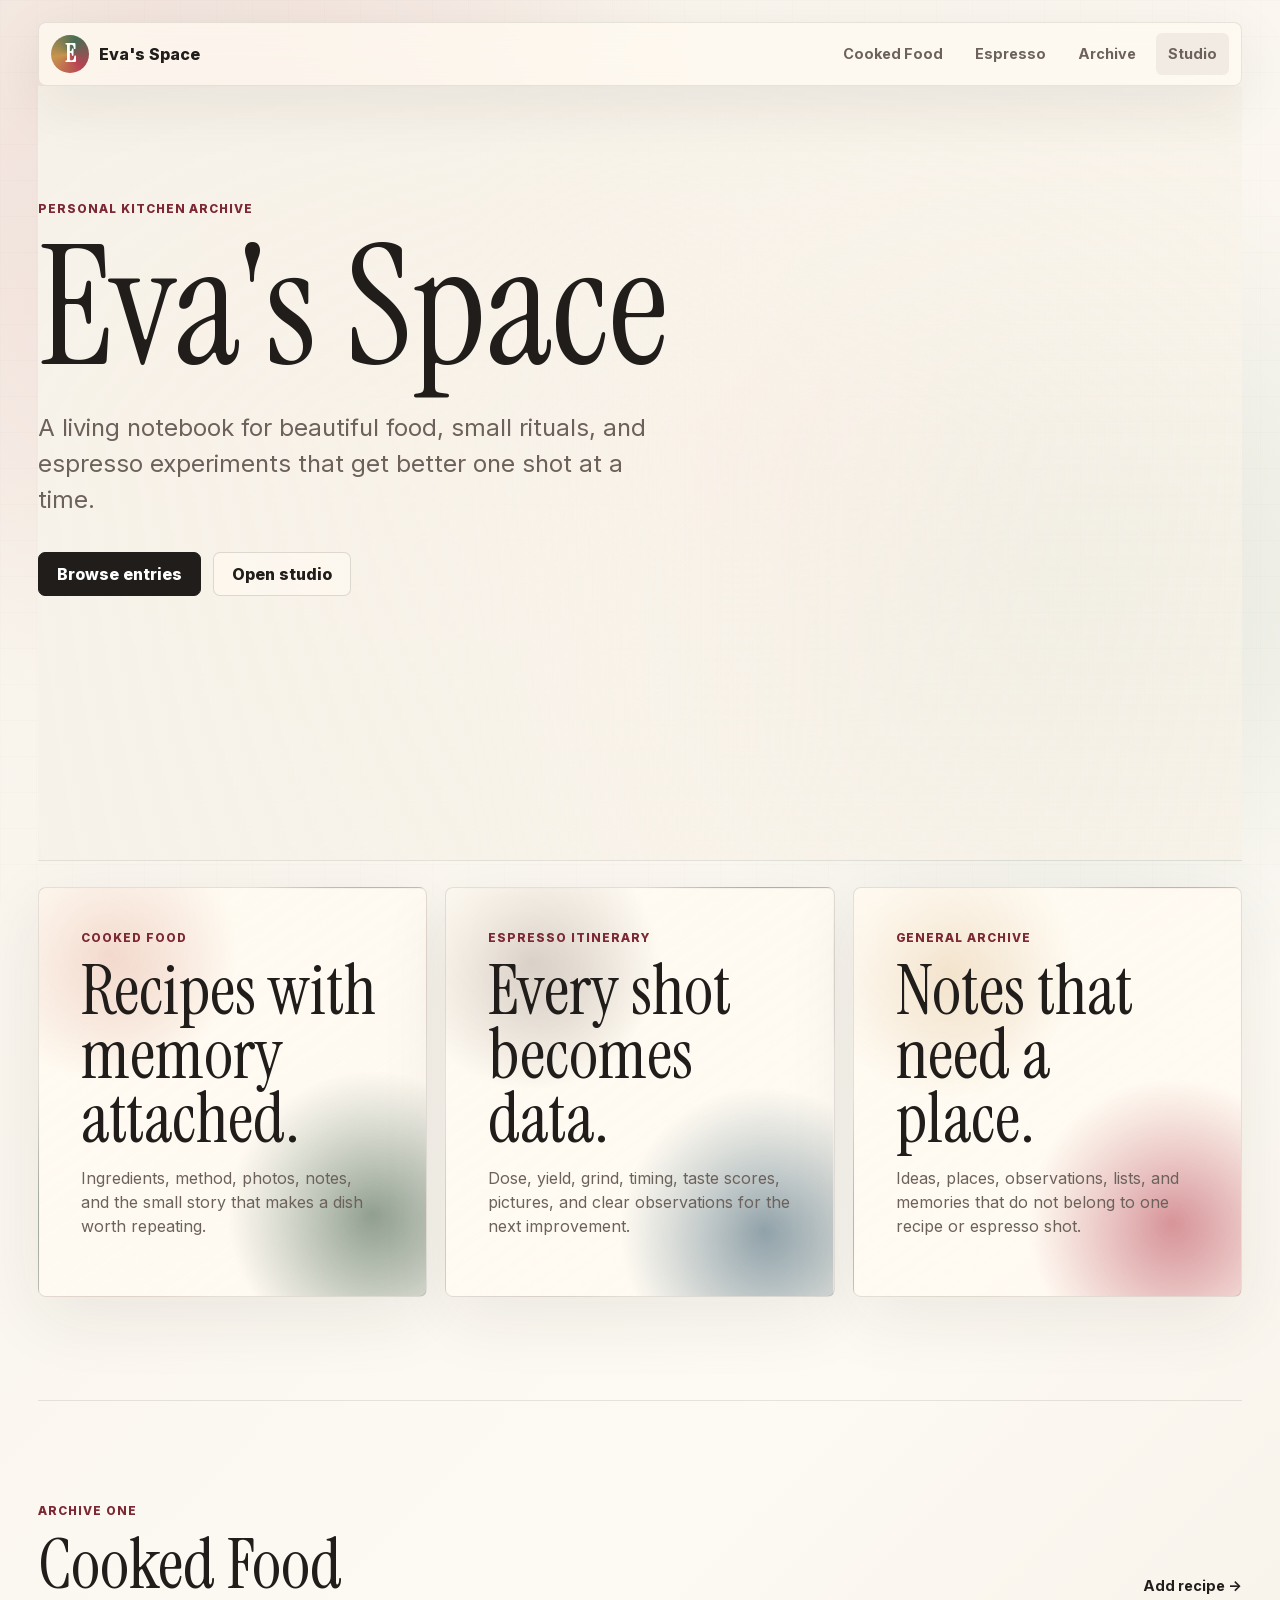
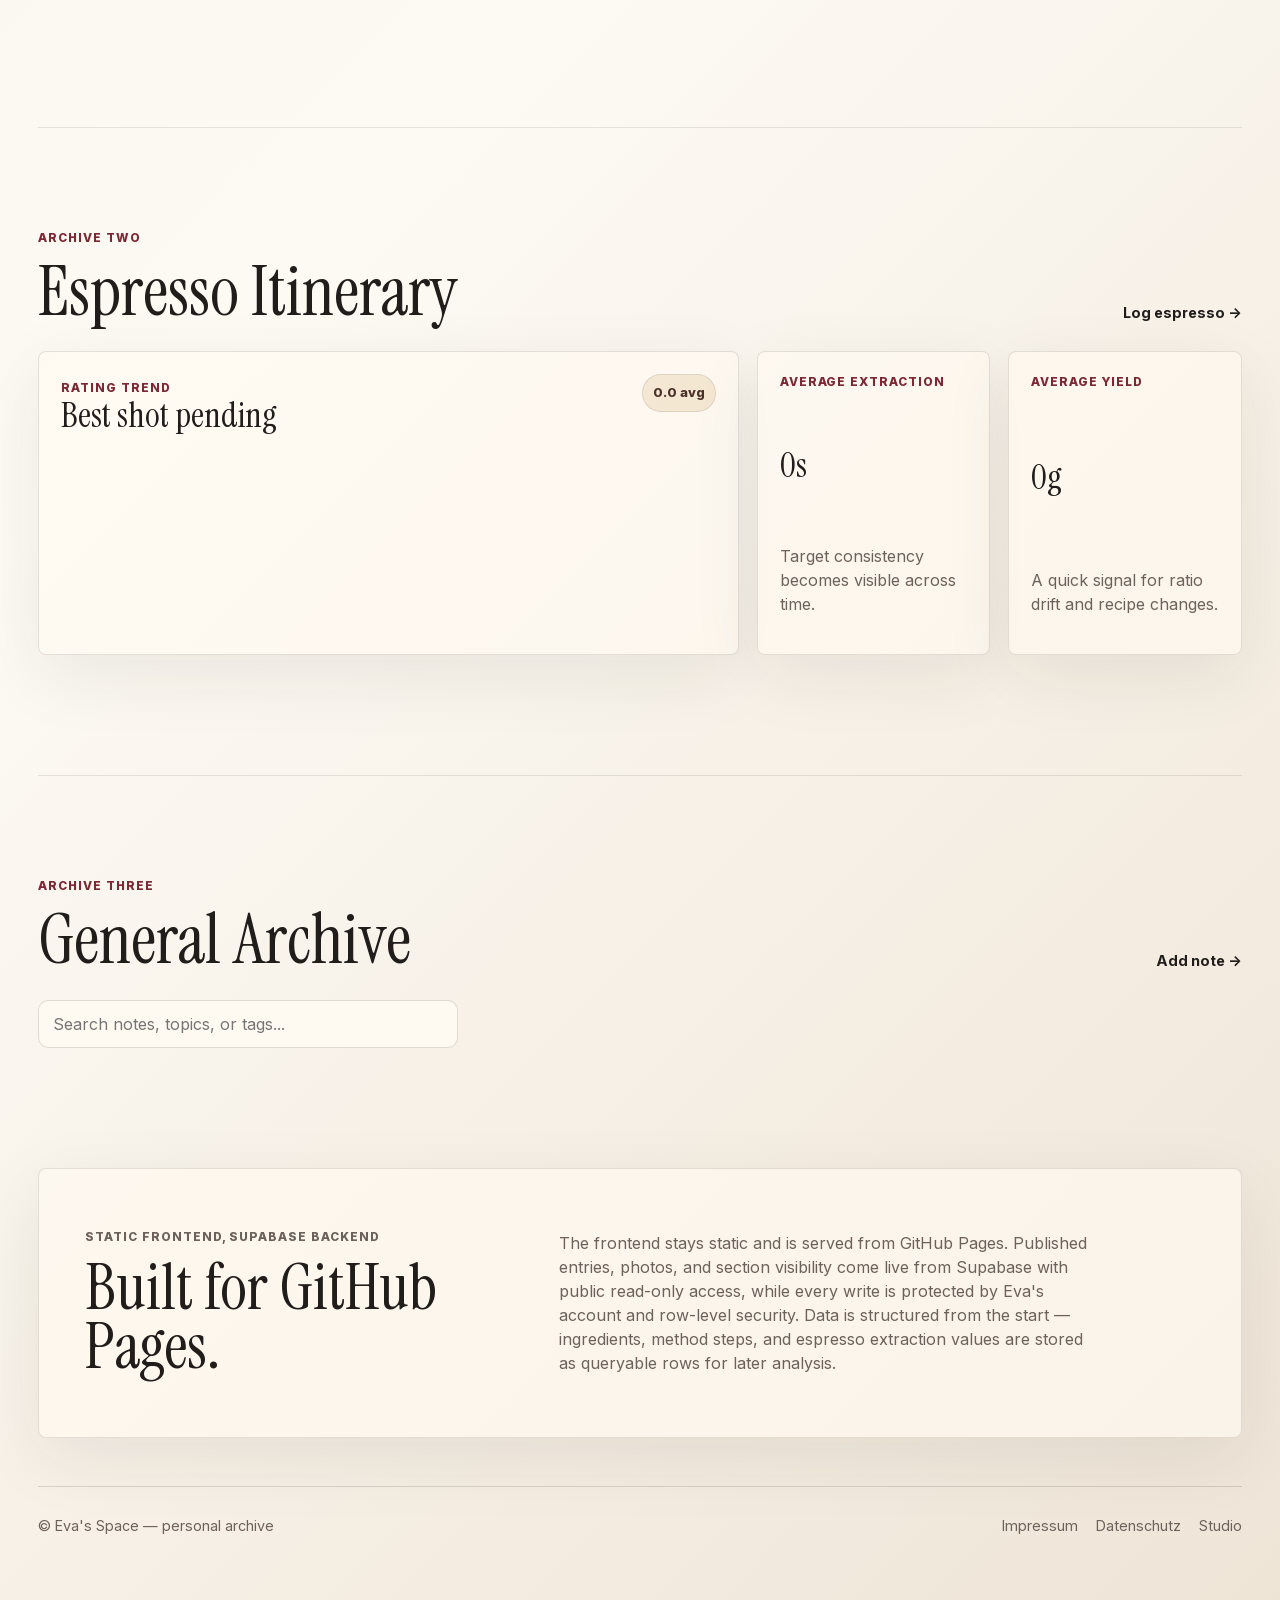
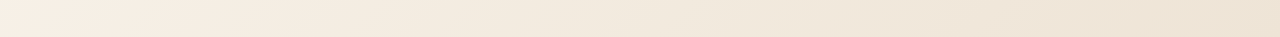
==== commit fccce43b: "Eva's Space: search, ratings, visitor counter, self-hosted fonts, legal - Archive search box filteri" ====
--- a/evas_space/index.html
+++ b/evas_space/index.html
@@ -5,9 +5,6 @@
 <meta name="viewport" content="width=device-width, initial-scale=1.0">
 <title>Eva's Space</title>
 <meta name="description" content="Eva's personal recipe blog and espresso itinerary.">
-<link rel="preconnect" href="https://fonts.googleapis.com">
-<link rel="preconnect" href="https://fonts.gstatic.com" crossorigin>
-<link href="https://fonts.googleapis.com/css2?family=Instrument+Serif:ital@0;1&family=Inter:wght@400;500;600;700;800&display=swap" rel="stylesheet">
 <link rel="stylesheet" href="./css/style.css">
 <script src="./js/supabase-config.js"></script>
 </head>
@@ -116,6 +113,9 @@
           </div>
           <a class="text-link" href="./editor.html?type=archive">Add note</a>
         </div>
+        <div class="archive-search-wrap">
+          <input id="archive-search" type="search" placeholder="Search notes, topics, or tags..." aria-label="Search the archive">
+        </div>
         <div id="archive-grid" class="entry-grid compact-grid"></div>
       </section>
 
@@ -127,6 +127,15 @@
         <p>The frontend stays static and is served from GitHub Pages. Published entries, photos, and section visibility come live from Supabase with public read-only access, while every write is protected by Eva's account and row-level security. Data is structured from the start — ingredients, method steps, and espresso extraction values are stored as queryable rows for later analysis.</p>
       </section>
     </main>
+
+    <footer class="site-footer">
+      <span>© Eva's Space — personal archive</span>
+      <nav aria-label="Legal">
+        <a href="../impressum.html">Impressum</a>
+        <a href="../datenschutz.html">Datenschutz</a>
+        <a href="./editor.html">Studio</a>
+      </nav>
+    </footer>
   </div>
 
   <script type="module" src="./js/home.js"></script>
--- a/evas_space/css/style.css
+++ b/evas_space/css/style.css
@@ -1,3 +1,28 @@
+/* Self-hosted fonts (no third-party requests; DSGVO-friendly).
+   Inter is a variable font covering weights 100-900. Latin subset covers
+   German umlauts (ä ö ü ß live in U+00xx). */
+@font-face {
+  font-family: "Inter";
+  font-style: normal;
+  font-weight: 100 900;
+  font-display: swap;
+  src: url("../fonts/inter-latin-variable.woff2") format("woff2");
+}
+@font-face {
+  font-family: "Instrument Serif";
+  font-style: normal;
+  font-weight: 400;
+  font-display: swap;
+  src: url("../fonts/instrument-serif-latin.woff2") format("woff2");
+}
+@font-face {
+  font-family: "Instrument Serif";
+  font-style: italic;
+  font-weight: 400;
+  font-display: swap;
+  src: url("../fonts/instrument-serif-italic-latin.woff2") format("woff2");
+}
+
 :root {
   --paper: #f7f2e9;
   --paper-2: #eee4d6;
@@ -1582,3 +1607,146 @@
     filter: brightness(1);
   }
 }
+
+/* ===========================================================================
+   Stars, search, visitor stat, footer (added with backend features)
+   =========================================================================== */
+
+/* Star rating display (read-only) */
+.stars {
+  display: inline-flex;
+  gap: 2px;
+  line-height: 1;
+}
+.stars .star {
+  color: rgba(32, 29, 27, .2);
+  font-size: 1em;
+}
+.stars .star.on {
+  color: var(--gold);
+}
+.detail-rating {
+  margin: 6px 0 2px;
+  font-size: 1.4rem;
+}
+
+/* Star rating input (editor) */
+.star-input {
+  display: inline-flex;
+  align-items: center;
+  gap: 4px;
+}
+.star-btn {
+  border: none;
+  background: none;
+  cursor: pointer;
+  font-size: 1.7rem;
+  line-height: 1;
+  padding: 2px;
+  color: rgba(32, 29, 27, .22);
+  transition: color .12s ease, transform .12s ease;
+}
+.star-btn:hover {
+  transform: translateY(-1px);
+}
+.star-btn.on {
+  color: var(--gold);
+}
+.star-reset {
+  margin-left: 10px;
+  border: none;
+  background: none;
+  cursor: pointer;
+  font: inherit;
+  font-size: .85rem;
+  color: var(--soft-ink);
+  text-decoration: underline;
+}
+
+/* Archive search */
+.archive-search-wrap {
+  margin: 0 0 18px;
+}
+#archive-search {
+  width: 100%;
+  max-width: 420px;
+  padding: 11px 14px;
+  border: 1px solid var(--line);
+  border-radius: 10px;
+  background: var(--cream);
+  font: inherit;
+  color: var(--ink);
+}
+#archive-search:focus {
+  outline: none;
+  border-color: var(--rose);
+}
+.empty-note {
+  padding: 8px 0;
+}
+
+/* Visitor stat tile (studio dashboard) */
+.visitor-stat {
+  display: flex;
+  align-items: baseline;
+  justify-content: space-between;
+  gap: 12px;
+  margin-top: 14px;
+  padding: 16px 18px;
+  border: 1px solid var(--line);
+  border-radius: 12px;
+  background: var(--cream);
+}
+.visitor-stat .metric-label {
+  display: block;
+}
+#visitor-total {
+  font-family: var(--serif);
+  font-size: 2rem;
+}
+.visitor-today {
+  color: var(--soft-ink);
+  font-weight: 600;
+  font-size: .9rem;
+}
+
+.entries-actions {
+  display: inline-flex;
+  gap: 16px;
+  align-items: center;
+}
+
+/* Site footer with legal links */
+.site-footer {
+  margin-top: 48px;
+  padding: 28px 0;
+  border-top: 1px solid var(--line);
+  display: flex;
+  flex-wrap: wrap;
+  gap: 8px 18px;
+  align-items: center;
+  justify-content: space-between;
+  color: var(--soft-ink);
+  font-size: .9rem;
+}
+.site-footer nav {
+  display: inline-flex;
+  gap: 18px;
+  flex-wrap: wrap;
+}
+.site-footer a {
+  color: var(--soft-ink);
+  text-decoration: none;
+}
+.site-footer a:hover {
+  color: var(--ink);
+  text-decoration: underline;
+}
+
+@media (max-width: 640px) {
+  .site-footer {
+    flex-direction: column;
+    align-items: flex-start;
+    gap: 12px;
+  }
+}
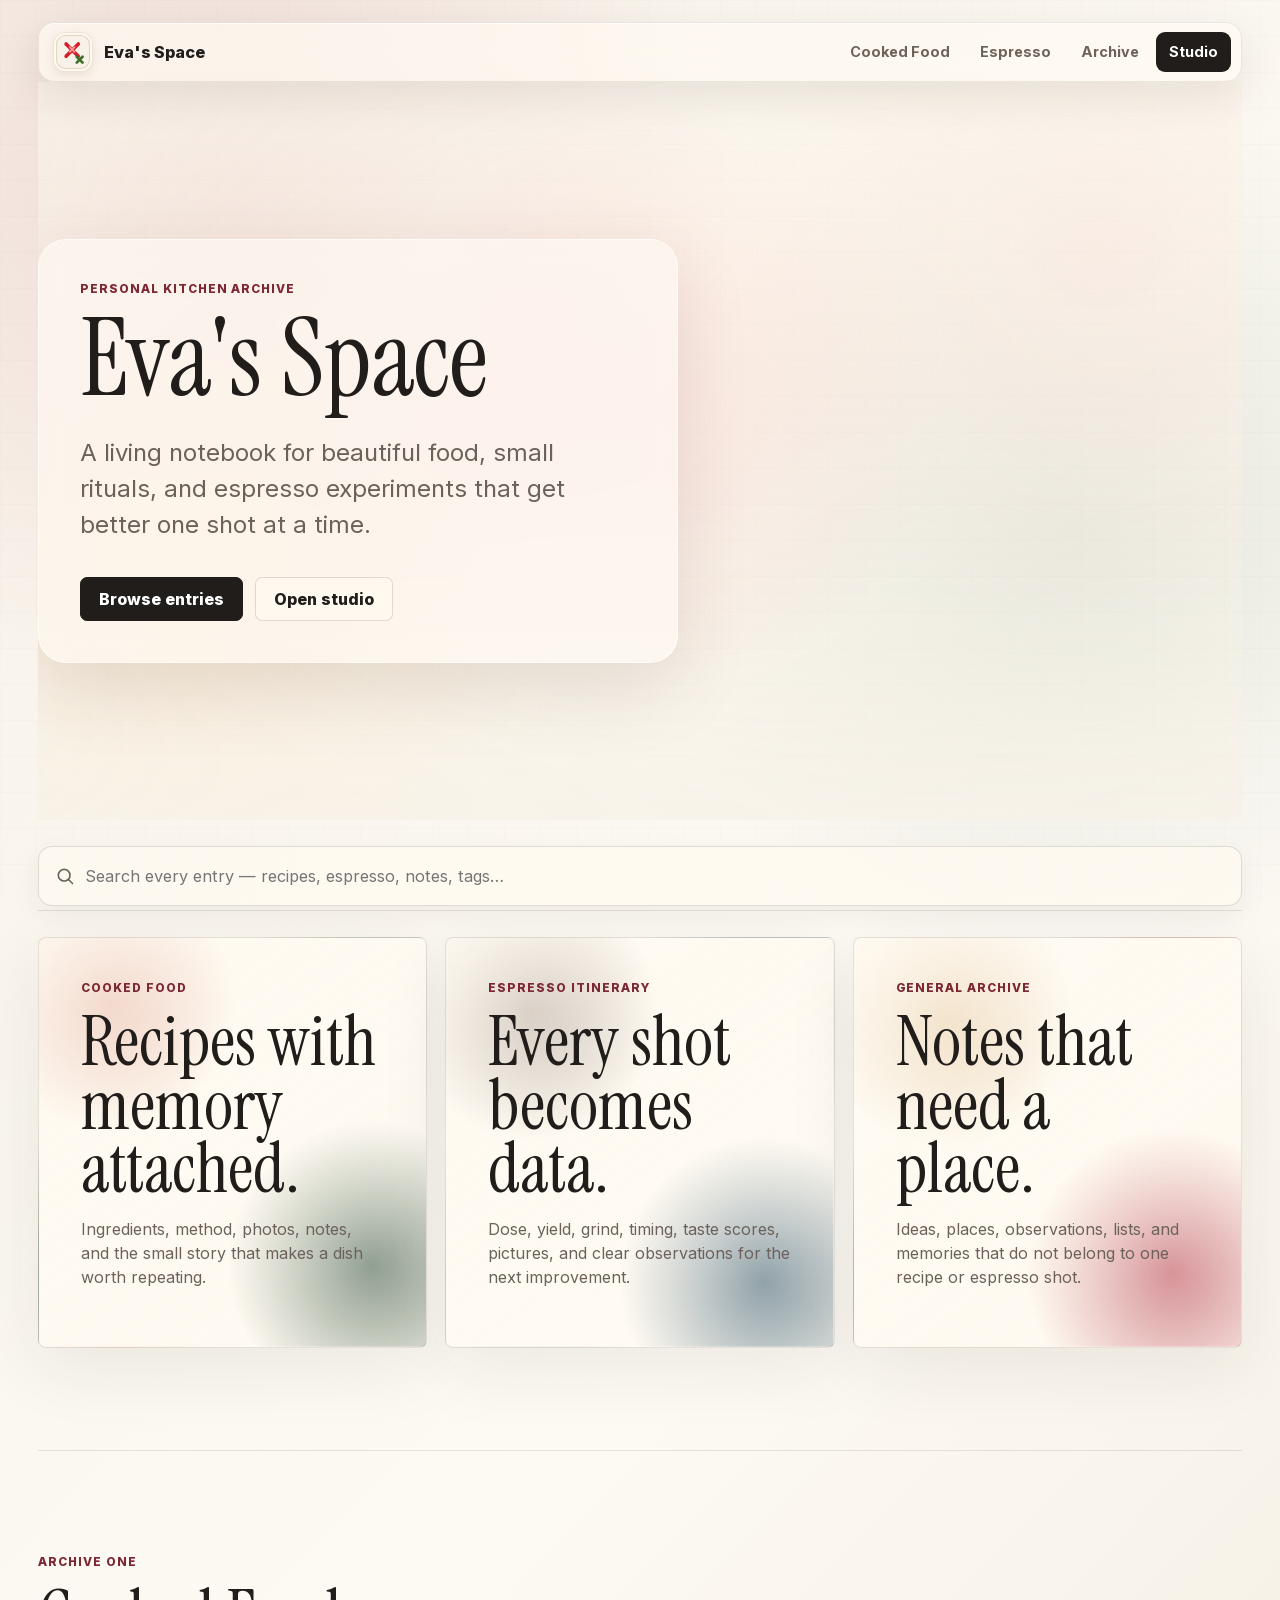
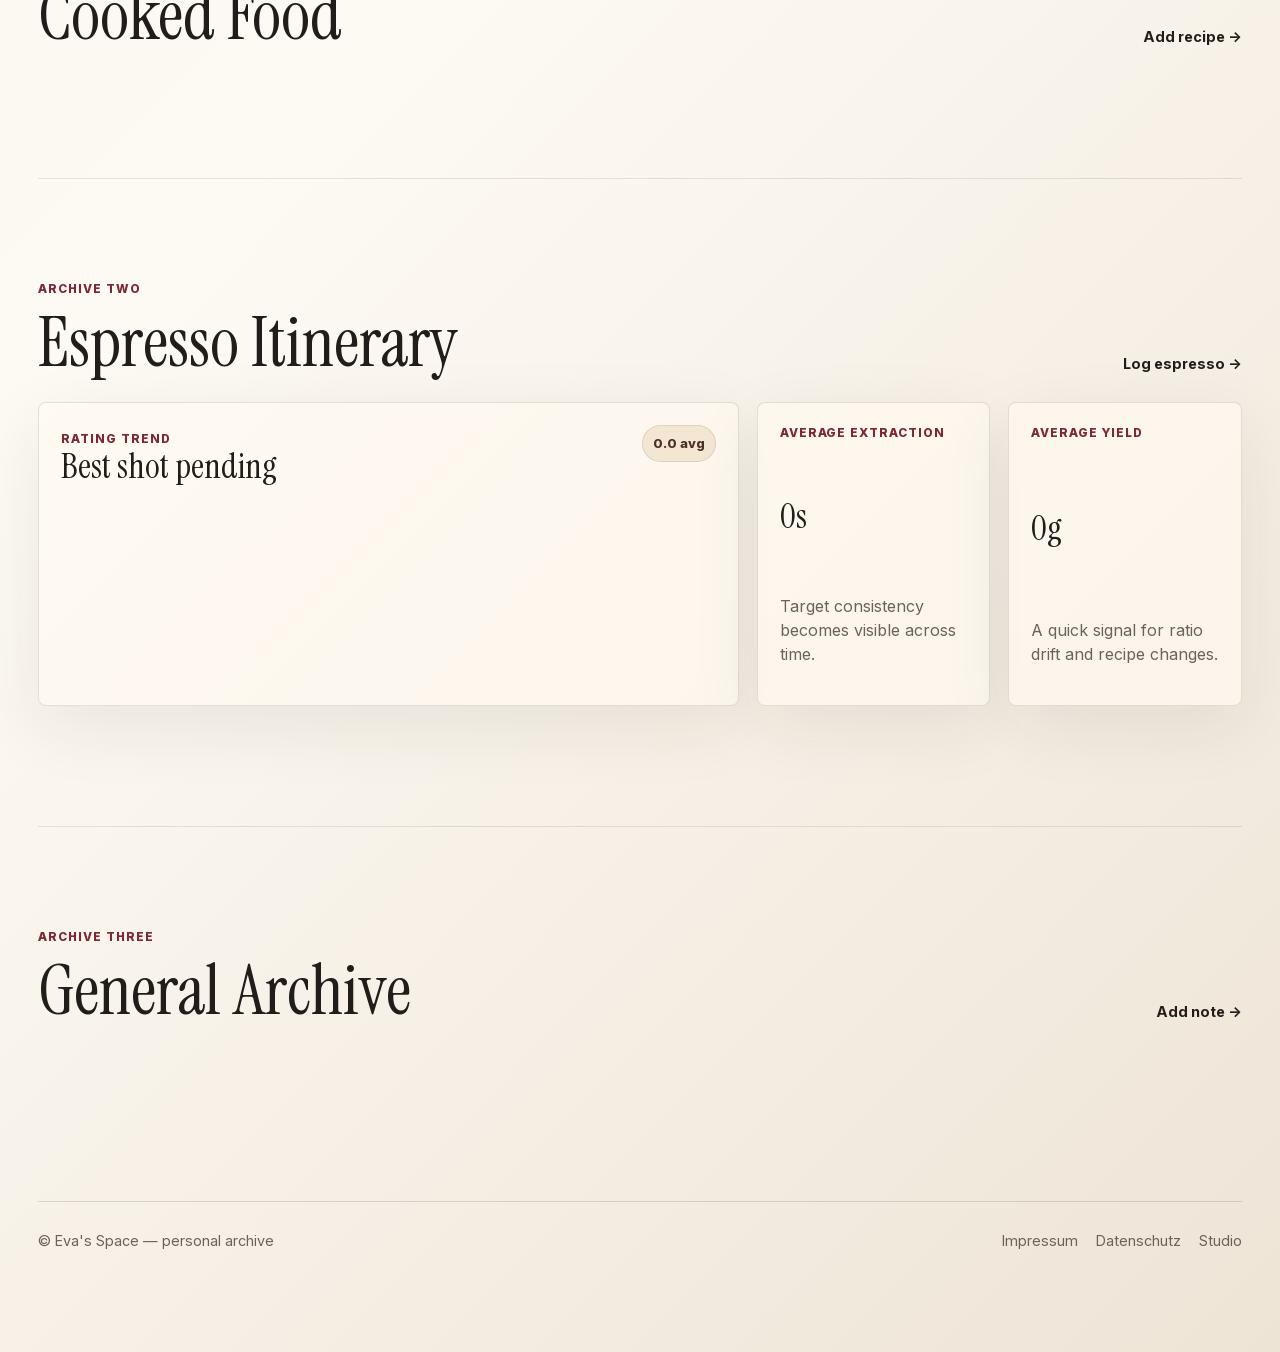
==== commit b7d998a7: "Eva's Space: design pass — rose eye-catcher, navbar/icon, global search - Rose banner reworked into " ====
--- a/evas_space/index.html
+++ b/evas_space/index.html
@@ -5,6 +5,7 @@
 <meta name="viewport" content="width=device-width, initial-scale=1.0">
 <title>Eva's Space</title>
 <meta name="description" content="Eva's personal recipe blog and espresso itinerary.">
+<link rel="icon" href="./favicon.svg" type="image/svg+xml">
 <link rel="stylesheet" href="./css/style.css">
 <script src="./js/supabase-config.js"></script>
 </head>
@@ -12,8 +13,8 @@
   <div class="page-shell">
     <nav class="topbar" aria-label="Primary navigation">
       <a class="brand" href="./index.html">
-        <span class="brand-mark">E</span>
-        <span>Eva's Space</span>
+        <span class="brand-mark"><img src="./favicon.svg" alt="" width="34" height="34"></span>
+        <span class="brand-name">Eva's Space</span>
       </a>
       <div class="nav-links">
         <a href="#recipes">Cooked Food</a>
@@ -27,8 +28,18 @@
       <section class="rose-x-banner" aria-label="Animated digital rose banner">
         <svg class="rose-x-banner__svg" viewBox="0 0 1600 500" preserveAspectRatio="xMidYMid slice" role="img">
           <title>Animated digital roses made from X-shaped marks</title>
+          <defs>
+            <filter id="softBloom" x="-20%" y="-20%" width="140%" height="140%">
+              <feGaussianBlur stdDeviation="5" result="blur"></feGaussianBlur>
+              <feMerge>
+                <feMergeNode in="blur"></feMergeNode>
+                <feMergeNode in="SourceGraphic"></feMergeNode>
+              </feMerge>
+            </filter>
+          </defs>
           <rect class="banner-bg" width="1600" height="500"></rect>
           <g class="xmark-layer"></g>
+          <g class="sparkle-layer" filter="url(#softBloom)"></g>
         </svg>
       </section>
       <div class="hero-copy">
@@ -43,6 +54,12 @@
     </header>
 
     <main>
+      <div class="search-bar">
+        <svg class="search-icon" viewBox="0 0 24 24" aria-hidden="true"><circle cx="11" cy="11" r="7"></circle><line x1="16.5" y1="16.5" x2="21" y2="21"></line></svg>
+        <input id="site-search" type="search" placeholder="Search every entry — recipes, espresso, notes, tags…" aria-label="Search all entries">
+        <span id="search-summary" class="search-summary"></span>
+      </div>
+
       <section class="section intro-grid" aria-label="Eva's notebooks">
         <article class="feature-panel food-panel">
           <p class="eyebrow">Cooked food</p>
@@ -113,19 +130,9 @@
           </div>
           <a class="text-link" href="./editor.html?type=archive">Add note</a>
         </div>
-        <div class="archive-search-wrap">
-          <input id="archive-search" type="search" placeholder="Search notes, topics, or tags..." aria-label="Search the archive">
-        </div>
         <div id="archive-grid" class="entry-grid compact-grid"></div>
       </section>
 
-      <section class="section backend-note">
-        <div>
-          <p class="eyebrow">Static frontend, Supabase backend</p>
-          <h2>Built for GitHub Pages.</h2>
-        </div>
-        <p>The frontend stays static and is served from GitHub Pages. Published entries, photos, and section visibility come live from Supabase with public read-only access, while every write is protected by Eva's account and row-level security. Data is structured from the start — ingredients, method steps, and espresso extraction values are stored as queryable rows for later analysis.</p>
-      </section>
     </main>
 
     <footer class="site-footer">
--- a/evas_space/css/style.css
+++ b/evas_space/css/style.css
@@ -105,13 +105,14 @@
   align-items: center;
   justify-content: space-between;
   gap: 16px;
-  min-height: 62px;
-  padding: 10px 12px;
-  border: 1px solid rgba(32, 29, 27, .1);
-  border-radius: 8px;
-  background: rgba(255, 250, 241, .76);
-  box-shadow: 0 18px 60px rgba(40, 30, 22, .08);
-  backdrop-filter: blur(18px);
+  min-height: 60px;
+  padding: 9px 10px 9px 14px;
+  border: 1px solid rgba(32, 29, 27, .09);
+  border-radius: 16px;
+  background: rgba(255, 250, 241, .72);
+  box-shadow: 0 14px 44px rgba(40, 30, 22, .09), 0 1px 0 rgba(255, 255, 255, .7) inset;
+  backdrop-filter: blur(20px);
+  -webkit-backdrop-filter: blur(20px);
 }
 
 .brand,
@@ -126,27 +127,36 @@
 }
 
 .brand {
-  gap: 10px;
+  gap: 11px;
   font-weight: 800;
-  letter-spacing: 0;
 }
 
 .brand-mark {
   display: grid;
-  width: 38px;
-  height: 38px;
+  width: 40px;
+  height: 40px;
   place-items: center;
-  border-radius: 50%;
-  color: #fff;
-  font-family: var(--serif);
-  font-size: 1.5rem;
-  background: conic-gradient(from 140deg, var(--rose), var(--gold), var(--leaf), var(--rose));
+  border-radius: 12px;
+  overflow: hidden;
+  background: var(--cream);
+  border: 1px solid rgba(110, 70, 45, .12);
+  box-shadow: 0 3px 10px rgba(80, 44, 28, .1);
+}
+
+.brand-mark img {
+  width: 34px;
+  height: 34px;
+}
+
+.brand-name {
+  font-size: 1.02rem;
+  letter-spacing: -.01em;
 }
 
 .nav-links {
   flex-wrap: wrap;
   justify-content: flex-end;
-  gap: 8px;
+  gap: 4px;
 }
 
 .nav-links a,
@@ -159,25 +169,37 @@
 }
 
 .nav-links a {
-  padding: 10px 12px;
-  border-radius: 6px;
-}
-
-.nav-links a:hover,
-.studio-link {
+  padding: 9px 13px;
+  border-radius: 9px;
+  transition: color .15s ease, background .15s ease;
+}
+
+.nav-links a:hover {
   color: var(--ink);
-  background: rgba(32, 29, 27, .06);
+  background: rgba(32, 29, 27, .055);
+}
+
+/* Studio = primary nav action */
+.nav-links .studio-link {
+  color: #fff;
+  background: var(--ink);
+}
+
+.nav-links .studio-link:hover {
+  color: #fff;
+  background: #000;
 }
 
 .hero {
   position: relative;
   display: flex;
-  align-items: flex-start;
+  align-items: center;
   overflow: hidden;
-  min-height: clamp(620px, 86vh, 820px);
-  padding: clamp(64px, 9vw, 124px) 0 clamp(80px, 12vw, 140px);
-}
-
+  min-height: clamp(560px, 82vh, 780px);
+  padding: clamp(40px, 6vw, 88px) 0;
+}
+
+/* Light vignette only: lets the rose banner stay vivid and be the eye-catcher. */
 .hero::after {
   position: absolute;
   inset: 0;
@@ -185,8 +207,8 @@
   pointer-events: none;
   content: "";
   background:
-    linear-gradient(90deg, rgba(247, 242, 233, .94) 0%, rgba(247, 242, 233, .78) 36%, rgba(247, 242, 233, .36) 66%, rgba(247, 242, 233, .12) 100%),
-    linear-gradient(180deg, rgba(247, 242, 233, .9) 0%, rgba(247, 242, 233, .28) 44%, rgba(247, 242, 233, .55) 100%);
+    radial-gradient(125% 95% at 72% 42%, transparent 42%, rgba(247, 242, 233, .3) 100%),
+    linear-gradient(180deg, rgba(247, 242, 233, .35) 0%, transparent 24%, transparent 70%, rgba(247, 242, 233, .62) 100%);
 }
 
 .hero h1,
@@ -202,13 +224,20 @@
 
 .hero h1 {
   max-width: 760px;
-  font-size: clamp(5rem, 13vw, 12.5rem);
+  font-size: clamp(3.6rem, 8.4vw, 7rem);
 }
 
 .hero-copy {
   position: relative;
   z-index: 2;
-  max-width: 820px;
+  max-width: min(640px, 94%);
+  padding: clamp(26px, 3.2vw, 46px);
+  border-radius: 28px;
+  background: rgba(255, 250, 244, .58);
+  backdrop-filter: blur(14px);
+  -webkit-backdrop-filter: blur(14px);
+  border: 1px solid rgba(255, 255, 255, .62);
+  box-shadow: 0 26px 72px rgba(80, 44, 28, .13);
 }
 
 .hero-text {
@@ -282,23 +311,23 @@
   inset: 0 max(-42px, -3vw);
   z-index: 0;
   overflow: hidden;
-  min-height: 0;
-  max-height: none;
   border-radius: 0;
-  opacity: .66;
+  opacity: .96;
   pointer-events: none;
   background:
-    radial-gradient(circle at 58% 48%, rgba(255, 226, 220, .48), transparent 36%),
-    linear-gradient(180deg, rgba(255, 248, 237, .78) 0%, rgba(248, 239, 223, .54) 100%);
+    radial-gradient(circle at 50% 44%, rgba(255, 204, 202, .34), transparent 40%),
+    radial-gradient(circle at 14% 74%, rgba(255, 228, 188, .36), transparent 32%),
+    radial-gradient(circle at 86% 24%, rgba(255, 225, 219, .32), transparent 30%),
+    linear-gradient(180deg, rgba(255, 248, 237, .42) 0%, rgba(248, 239, 223, .26) 100%);
 }
 
 .rose-x-banner__svg {
   position: absolute;
   left: 50%;
-  bottom: 18px;
-  width: max(1220px, 122vw);
+  top: 50%;
+  width: max(1320px, 116vw);
   height: auto;
-  transform: translateX(-50%);
+  transform: translate(-50%, -50%);
 }
 
 .banner-bg {
@@ -307,59 +336,77 @@
 
 .xmark {
   color: var(--x-color);
-  opacity: .7;
+  opacity: .72;
+  transform-box: fill-box;
+  transform-origin: center;
   animation: xmark-glimmer 11s ease-in-out infinite;
   animation-delay: var(--delay, 0s);
-  filter: brightness(.98);
+  filter: brightness(.92) drop-shadow(0 1px 0 rgba(50, 20, 20, .1));
 }
 
 .xmark line {
   stroke: currentColor;
-  stroke-width: 3.25;
+  stroke-width: 2.65;
   stroke-linecap: round;
 }
 
+.xmark.small line {
+  stroke-width: 2.2;
+}
+
 .flower {
-  --glow-color: rgba(255, 178, 194, .55);
-}
-
-.leaf {
-  --glow-color: rgba(188, 218, 150, .35);
-}
-
+  --glow-color: rgba(255, 176, 193, .58);
+}
+
+.leaf,
 .stem {
-  --glow-color: rgba(177, 210, 139, .28);
-}
-
-.rose-burgundy { --x-color: #7b1020; }
-.rose-dark { --x-color: #9f1825; }
-.rose-red { --x-color: #d81f2a; }
-.rose-coral { --x-color: #ed5147; }
-.rose-pink { --x-color: #ee767e; }
-.rose-blush { --x-color: #f7a5a3; }
-.rose-light { --x-color: #ffd0c7; }
-.leaf-dark { --x-color: #1f4a25; }
-.leaf-green { --x-color: #3f6f2a; }
-.leaf-olive { --x-color: #7c8a2b; }
-.leaf-sage { --x-color: #a7b76a; }
+  --glow-color: rgba(185, 218, 148, .38);
+}
+
+.rose-burgundy { --x-color: #6f0d1e; }
+.rose-dark { --x-color: #9a1624; }
+.rose-red { --x-color: #d51d2c; }
+.rose-coral { --x-color: #ef5d51; }
+.rose-pink { --x-color: #ff8f89; }
+.rose-blush { --x-color: #ffc1b6; }
+.rose-light { --x-color: #ffe3d9; }
+.leaf-dark { --x-color: #1f4925; }
+.leaf-green { --x-color: #3e6f2a; }
+.leaf-olive { --x-color: #7d8c2c; }
+.leaf-sage { --x-color: #a8ba66; }
+
+.sparkle {
+  opacity: 0;
+  fill: rgba(255, 220, 221, .9);
+  transform-box: fill-box;
+  transform-origin: center;
+  animation: sparkle-pass 11s ease-in-out infinite;
+  animation-delay: var(--delay, 0s);
+}
 
 @keyframes xmark-glimmer {
   0% {
     opacity: .58;
-    filter: brightness(.94) drop-shadow(0 0 0 rgba(255, 255, 255, 0));
-  }
-  38% {
-    opacity: .98;
-    filter: brightness(1.34) drop-shadow(0 0 8px var(--glow-color));
-  }
-  72% {
+    filter: brightness(.84) drop-shadow(0 1px 0 rgba(50, 20, 20, .08));
+  }
+  36% {
+    opacity: 1;
+    filter: brightness(1.31) drop-shadow(0 0 6px var(--glow-color));
+  }
+  70% {
     opacity: .72;
-    filter: brightness(1.04) drop-shadow(0 0 2px var(--glow-color));
+    filter: brightness(.98) drop-shadow(0 0 1px var(--glow-color));
   }
   100% {
     opacity: .58;
-    filter: brightness(.94) drop-shadow(0 0 0 rgba(255, 255, 255, 0));
-  }
+    filter: brightness(.84) drop-shadow(0 1px 0 rgba(50, 20, 20, .08));
+  }
+}
+
+@keyframes sparkle-pass {
+  0%, 24%, 58%, 100% { opacity: 0; transform: scale(.65) rotate(0deg); }
+  36% { opacity: .72; transform: scale(1) rotate(18deg); }
+  44% { opacity: 0; transform: scale(.7) rotate(35deg); }
 }
 
 .section {
@@ -1448,23 +1495,28 @@
   }
 
   .hero {
-    min-height: 690px;
-    padding-top: 44px;
-    padding-bottom: 72px;
+    min-height: 620px;
+    padding-top: 36px;
+    padding-bottom: 56px;
   }
 
   .hero::after {
     background:
-      linear-gradient(180deg, rgba(247, 242, 233, .95) 0%, rgba(247, 242, 233, .72) 34%, rgba(247, 242, 233, .2) 70%, rgba(247, 242, 233, .5) 100%),
-      linear-gradient(90deg, rgba(247, 242, 233, .92) 0%, rgba(247, 242, 233, .48) 62%, rgba(247, 242, 233, .18) 100%);
+      radial-gradient(130% 80% at 60% 40%, transparent 44%, rgba(247, 242, 233, .34) 100%),
+      linear-gradient(180deg, rgba(247, 242, 233, .3) 0%, transparent 26%, transparent 68%, rgba(247, 242, 233, .6) 100%);
   }
 
   .hero h1 {
-    font-size: clamp(4rem, 23vw, 7.4rem);
+    font-size: clamp(2.8rem, 13.5vw, 4.4rem);
+  }
+
+  .hero-copy {
+    padding: 24px 22px;
+    border-radius: 22px;
   }
 
   .hero-text {
-    margin-top: 18px;
+    margin-top: 16px;
     font-size: 1rem;
   }
 
@@ -1472,18 +1524,20 @@
     display: grid;
     grid-template-columns: 1fr;
     gap: 10px;
-    margin-top: 24px;
+    margin-top: 22px;
   }
 
   .rose-x-banner {
     inset: 0 -10px;
-    opacity: .52;
+    opacity: .9;
   }
 
   .rose-x-banner__svg {
-    left: 52%;
-    bottom: 22px;
-    width: max(1160px, 285vw);
+    left: 50%;
+    top: 46%;
+    bottom: auto;
+    width: max(1160px, 235vw);
+    transform: translate(-50%, -50%);
   }
 
   .section {
@@ -1562,22 +1616,24 @@
   }
 
   .hero {
-    min-height: 650px;
-    padding-bottom: 58px;
+    min-height: 560px;
+    padding-bottom: 48px;
   }
 
   .hero h1 {
-    font-size: clamp(3.45rem, 22vw, 5.4rem);
+    font-size: clamp(2.6rem, 13vw, 3.8rem);
   }
 
   .rose-x-banner {
-    opacity: .48;
+    opacity: .9;
   }
 
   .rose-x-banner__svg {
-    left: 54%;
-    bottom: 42px;
-    width: max(1080px, 330vw);
+    left: 50%;
+    top: 46%;
+    bottom: auto;
+    width: max(1040px, 270vw);
+    transform: translate(-50%, -50%);
   }
 
   .shot-specs {
@@ -1663,26 +1719,55 @@
   text-decoration: underline;
 }
 
-/* Archive search */
-.archive-search-wrap {
-  margin: 0 0 18px;
-}
-#archive-search {
-  width: 100%;
-  max-width: 420px;
-  padding: 11px 14px;
+/* Global search bar */
+.search-bar {
+  position: relative;
+  display: flex;
+  align-items: center;
+  gap: 12px;
+  margin: 26px 0 4px;
+  padding: 6px 16px 6px 46px;
   border: 1px solid var(--line);
-  border-radius: 10px;
-  background: var(--cream);
-  font: inherit;
+  border-radius: 14px;
+  background: rgba(255, 250, 241, .8);
+  box-shadow: 0 10px 30px rgba(44, 34, 26, .06);
+  transition: border-color .15s ease, box-shadow .15s ease;
+}
+.search-bar:focus-within {
+  border-color: var(--rose);
+  box-shadow: 0 12px 34px rgba(183, 67, 83, .12);
+}
+.search-icon {
+  position: absolute;
+  left: 16px;
+  width: 20px;
+  height: 20px;
+  fill: none;
+  stroke: var(--soft-ink);
+  stroke-width: 2;
+  stroke-linecap: round;
+}
+#site-search {
+  flex: 1;
+  min-width: 0;
+  padding: 11px 0;
+  border: 0;
+  background: transparent;
+  font-size: 1.02rem;
   color: var(--ink);
 }
-#archive-search:focus {
+#site-search:focus {
   outline: none;
-  border-color: var(--rose);
+}
+.search-summary {
+  flex-shrink: 0;
+  color: var(--soft-ink);
+  font-size: .82rem;
+  font-weight: 700;
 }
 .empty-note {
   padding: 8px 0;
+  grid-column: 1 / -1;
 }
 
 /* Visitor stat tile (studio dashboard) */
@@ -1750,3 +1835,34 @@
     gap: 12px;
   }
 }
+
+/* Tidy native file input (studio photo field) */
+input[type="file"] {
+  font-size: .9rem;
+  color: var(--soft-ink);
+}
+input[type="file"]::file-selector-button {
+  margin-right: 12px;
+  padding: 9px 14px;
+  border: 1px solid var(--line);
+  border-radius: 8px;
+  background: var(--cream);
+  color: var(--ink);
+  font-weight: 700;
+  cursor: pointer;
+  transition: background .15s ease;
+}
+input[type="file"]::file-selector-button:hover {
+  background: rgba(32, 29, 27, .05);
+}
+
+/* Search bar responsive */
+@media (max-width: 460px) {
+  .search-bar {
+    flex-wrap: wrap;
+  }
+  .search-summary {
+    width: 100%;
+    padding-left: 2px;
+  }
+}
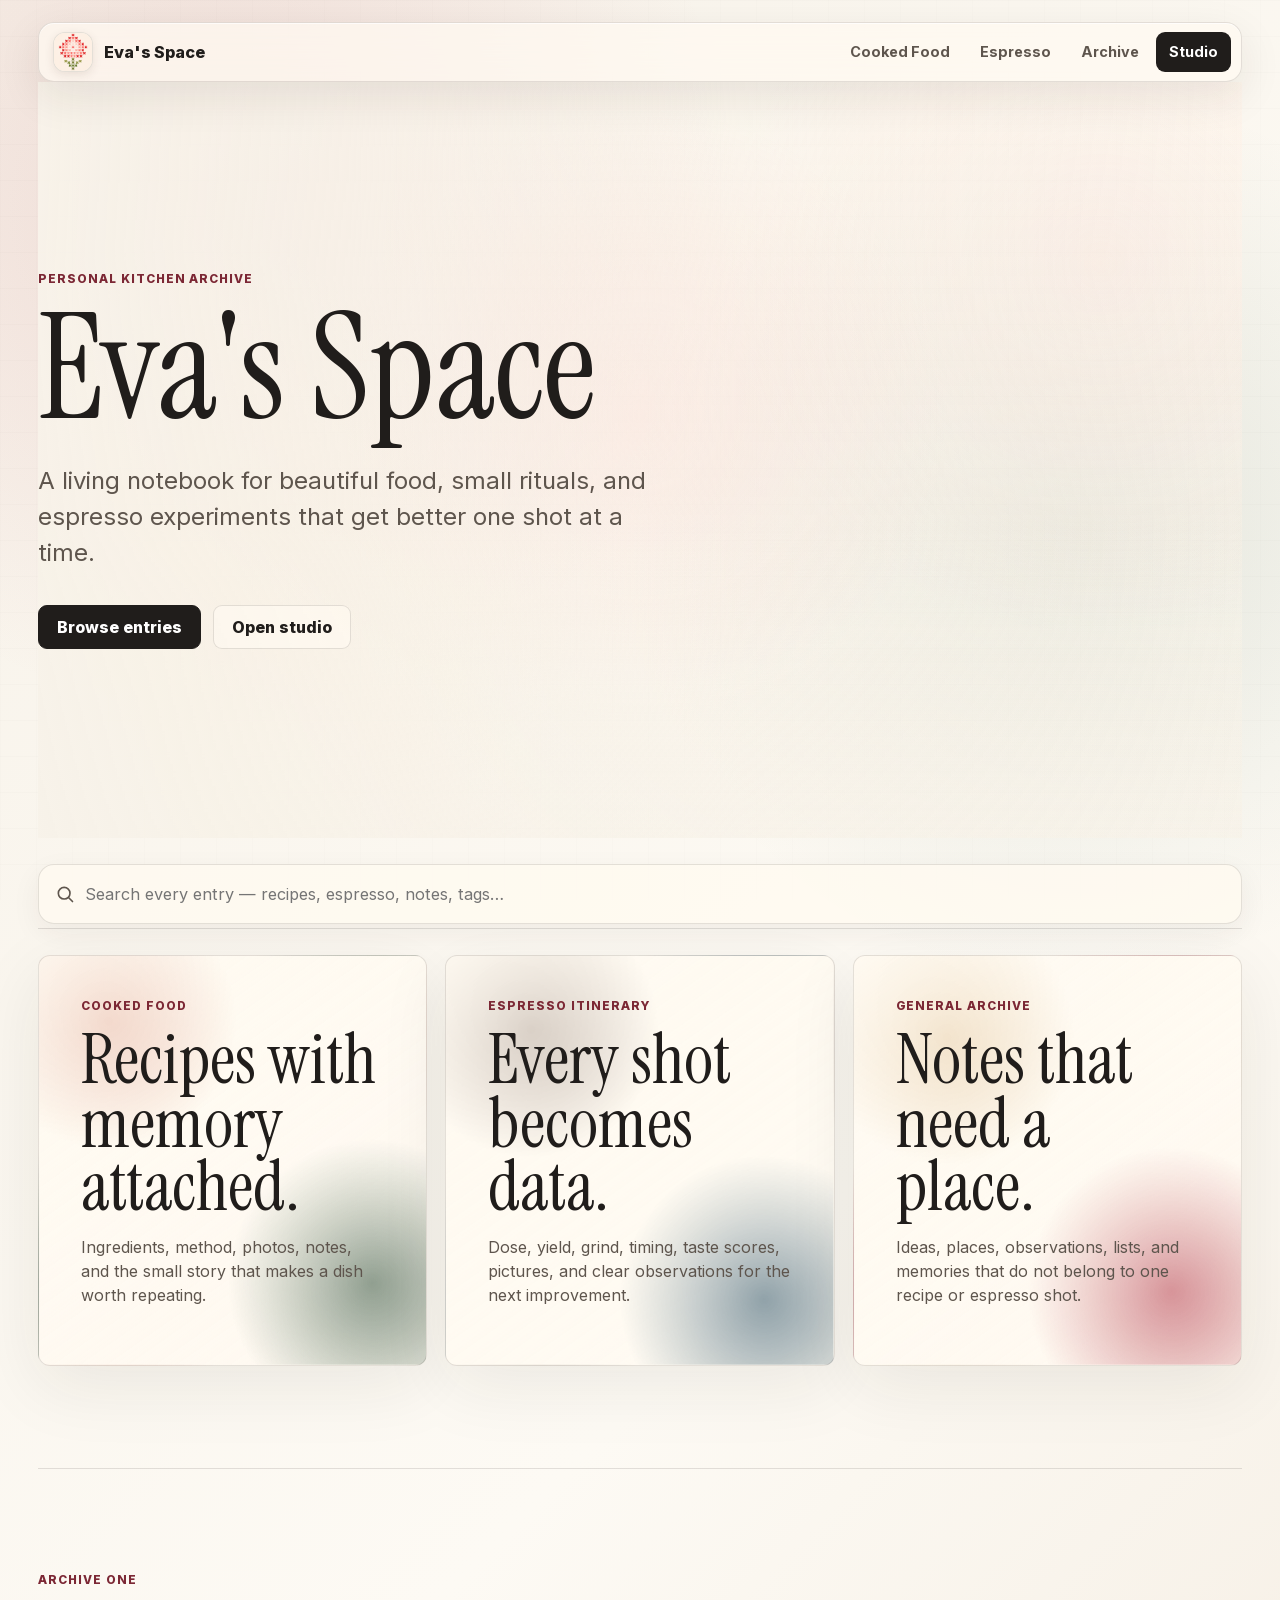
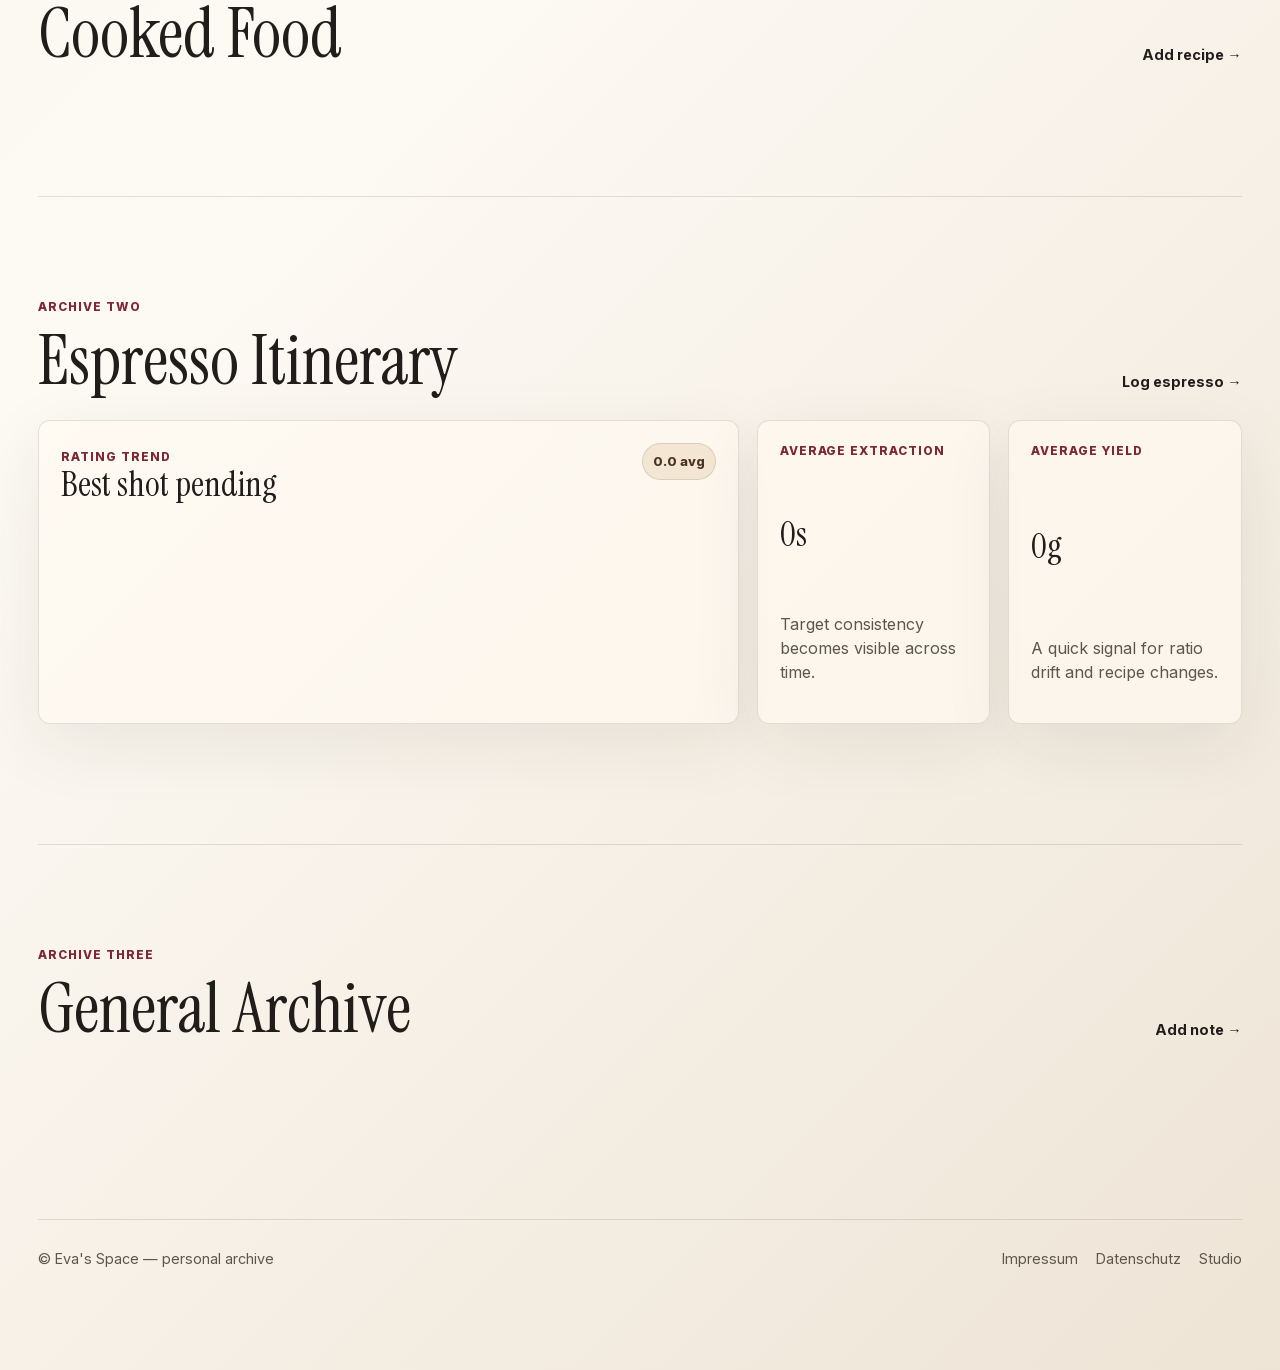
==== commit 4150b2cf: "Eva's Space: cross-stitch rose favicon + brand mark; verify auth - New favicon/app icons from the cr" ====
--- a/evas_space/index.html
+++ b/evas_space/index.html
@@ -5,7 +5,9 @@
 <meta name="viewport" content="width=device-width, initial-scale=1.0">
 <title>Eva's Space</title>
 <meta name="description" content="Eva's personal recipe blog and espresso itinerary.">
-<link rel="icon" href="./favicon.svg" type="image/svg+xml">
+<link rel="icon" type="image/png" sizes="32x32" href="./favicon-32.png">
+<link rel="icon" type="image/png" sizes="96x96" href="./favicon-96.png">
+<link rel="apple-touch-icon" href="./apple-touch-icon.png">
 <link rel="stylesheet" href="./css/style.css">
 <script src="./js/supabase-config.js"></script>
 </head>
@@ -13,7 +15,7 @@
   <div class="page-shell">
     <nav class="topbar" aria-label="Primary navigation">
       <a class="brand" href="./index.html">
-        <span class="brand-mark"><img src="./favicon.svg" alt="" width="34" height="34"></span>
+        <span class="brand-mark"><img src="./favicon-96.png" alt="Eva's Space" width="34" height="34"></span>
         <span class="brand-name">Eva's Space</span>
       </a>
       <div class="nav-links">
--- a/evas_space/css/style.css
+++ b/evas_space/css/style.css
@@ -27,8 +27,9 @@
   --paper: #f7f2e9;
   --paper-2: #eee4d6;
   --ink: #201d1b;
-  --soft-ink: #6c625b;
-  --line: rgba(32, 29, 27, .14);
+  --soft-ink: #5e554d;
+  --line: rgba(32, 29, 27, .12);
+  --line-soft: rgba(32, 29, 27, .07);
   --rose: #b74353;
   --rose-dark: #7c2835;
   --leaf: #476d54;
@@ -37,7 +38,18 @@
   --cream: #fffaf1;
   --blue: #395c70;
   --gold: #c8944d;
+  /* Radius scale: controls / cards / large surfaces / pills */
+  --r-sm: 9px;
+  --r-md: 12px;
+  --r-lg: 16px;
+  --r-pill: 999px;
+  /* Elevation */
+  --shadow-sm: 0 4px 14px rgba(44, 34, 26, .08);
+  --shadow-md: 0 18px 50px rgba(44, 34, 26, .1);
+  --shadow-lg: 0 30px 80px rgba(40, 30, 22, .26);
   --shadow: 0 24px 80px rgba(46, 35, 26, .14);
+  /* Focus ring for keyboard users */
+  --ring: 0 0 0 3px rgba(183, 67, 83, .32);
   --font: "Inter", -apple-system, BlinkMacSystemFont, "Segoe UI", sans-serif;
   --serif: "Instrument Serif", Georgia, serif;
 }
@@ -91,6 +103,13 @@
   display: block;
 }
 
+/* Consistent, visible keyboard focus for all interactive elements.
+   :where() keeps specificity 0 so element-specific focus styles still win. */
+:where(a, button, input, textarea, select, [tabindex]):focus-visible {
+  outline: none;
+  box-shadow: var(--ring);
+}
+
 .page-shell {
   width: min(1440px, 100%);
   margin: 0 auto;
@@ -107,8 +126,8 @@
   gap: 16px;
   min-height: 60px;
   padding: 9px 10px 9px 14px;
-  border: 1px solid rgba(32, 29, 27, .09);
-  border-radius: 16px;
+  border: 1px solid var(--line);
+  border-radius: var(--r-lg);
   background: rgba(255, 250, 241, .72);
   box-shadow: 0 14px 44px rgba(40, 30, 22, .09), 0 1px 0 rgba(255, 255, 255, .7) inset;
   backdrop-filter: blur(20px);
@@ -136,16 +155,17 @@
   width: 40px;
   height: 40px;
   place-items: center;
-  border-radius: 12px;
+  border-radius: var(--r-md);
   overflow: hidden;
   background: var(--cream);
-  border: 1px solid rgba(110, 70, 45, .12);
+  border: 1px solid var(--line);
   box-shadow: 0 3px 10px rgba(80, 44, 28, .1);
 }
 
 .brand-mark img {
-  width: 34px;
-  height: 34px;
+  width: 100%;
+  height: 100%;
+  object-fit: cover;
 }
 
 .brand-name {
@@ -170,7 +190,7 @@
 
 .nav-links a {
   padding: 9px 13px;
-  border-radius: 9px;
+  border-radius: var(--r-sm);
   transition: color .15s ease, background .15s ease;
 }
 
@@ -195,11 +215,11 @@
   display: flex;
   align-items: center;
   overflow: hidden;
-  min-height: clamp(560px, 82vh, 780px);
-  padding: clamp(40px, 6vw, 88px) 0;
-}
-
-/* Light vignette only: lets the rose banner stay vivid and be the eye-catcher. */
+  min-height: clamp(580px, 84vh, 800px);
+  padding: clamp(48px, 7vw, 104px) 0;
+}
+
+/* Fade the roses out toward the text on the left; keep them vivid on the right. */
 .hero::after {
   position: absolute;
   inset: 0;
@@ -207,8 +227,8 @@
   pointer-events: none;
   content: "";
   background:
-    radial-gradient(125% 95% at 72% 42%, transparent 42%, rgba(247, 242, 233, .3) 100%),
-    linear-gradient(180deg, rgba(247, 242, 233, .35) 0%, transparent 24%, transparent 70%, rgba(247, 242, 233, .62) 100%);
+    linear-gradient(90deg, rgba(247, 242, 233, .92) 0%, rgba(247, 242, 233, .72) 26%, rgba(247, 242, 233, .3) 58%, rgba(247, 242, 233, .04) 100%),
+    linear-gradient(180deg, transparent 58%, rgba(247, 242, 233, .5) 100%);
 }
 
 .hero h1,
@@ -223,21 +243,14 @@
 }
 
 .hero h1 {
-  max-width: 760px;
-  font-size: clamp(3.6rem, 8.4vw, 7rem);
+  max-width: 820px;
+  font-size: clamp(4.2rem, 11.5vw, 9.5rem);
 }
 
 .hero-copy {
   position: relative;
   z-index: 2;
-  max-width: min(640px, 94%);
-  padding: clamp(26px, 3.2vw, 46px);
-  border-radius: 28px;
-  background: rgba(255, 250, 244, .58);
-  backdrop-filter: blur(14px);
-  -webkit-backdrop-filter: blur(14px);
-  border: 1px solid rgba(255, 255, 255, .62);
-  box-shadow: 0 26px 72px rgba(80, 44, 28, .13);
+  max-width: 780px;
 }
 
 .hero-text {
@@ -271,15 +284,17 @@
   min-height: 44px;
   padding: 0 18px;
   border: 1px solid var(--ink);
-  border-radius: 7px;
+  border-radius: var(--r-sm);
   color: #fff;
   cursor: pointer;
   font-weight: 800;
   background: var(--ink);
+  transition: transform .12s ease, background .15s ease, box-shadow .15s ease;
 }
 
 .btn:hover {
   transform: translateY(-1px);
+  box-shadow: var(--shadow-sm);
 }
 
 .btn.ghost {
@@ -303,7 +318,7 @@
 }
 
 .text-link::after {
-  content: " ->";
+  content: " →";
 }
 
 .rose-x-banner {
@@ -336,12 +351,9 @@
 
 .xmark {
   color: var(--x-color);
-  opacity: .72;
-  transform-box: fill-box;
-  transform-origin: center;
-  animation: xmark-glimmer 11s ease-in-out infinite;
+  opacity: .9;
+  animation: xmark-hue 9s linear infinite;
   animation-delay: var(--delay, 0s);
-  filter: brightness(.92) drop-shadow(0 1px 0 rgba(50, 20, 20, .1));
 }
 
 .xmark line {
@@ -380,38 +392,27 @@
   fill: rgba(255, 220, 221, .9);
   transform-box: fill-box;
   transform-origin: center;
-  animation: sparkle-pass 11s ease-in-out infinite;
+  animation: sparkle-pass 6s ease-in-out infinite;
   animation-delay: var(--delay, 0s);
 }
 
-@keyframes xmark-glimmer {
-  0% {
-    opacity: .58;
-    filter: brightness(.84) drop-shadow(0 1px 0 rgba(50, 20, 20, .08));
-  }
-  36% {
-    opacity: 1;
-    filter: brightness(1.31) drop-shadow(0 0 6px var(--glow-color));
-  }
-  70% {
-    opacity: .72;
-    filter: brightness(.98) drop-shadow(0 0 1px var(--glow-color));
-  }
-  100% {
-    opacity: .58;
-    filter: brightness(.84) drop-shadow(0 1px 0 rgba(50, 20, 20, .08));
-  }
+/* Vivid hue cycle — the roses stay fully present, only their colour shifts.
+   The per-mark --delay makes the hue travel across the artwork as a wave. */
+@keyframes xmark-hue {
+  0%   { filter: hue-rotate(0deg) saturate(1.35) brightness(1.02); }
+  50%  { filter: hue-rotate(180deg) saturate(1.7) brightness(1.08); }
+  100% { filter: hue-rotate(360deg) saturate(1.35) brightness(1.02); }
 }
 
 @keyframes sparkle-pass {
-  0%, 24%, 58%, 100% { opacity: 0; transform: scale(.65) rotate(0deg); }
-  36% { opacity: .72; transform: scale(1) rotate(18deg); }
-  44% { opacity: 0; transform: scale(.7) rotate(35deg); }
+  0%, 22%, 60%, 100% { opacity: 0; transform: scale(.6) rotate(0deg); }
+  34% { opacity: .85; transform: scale(1.05) rotate(20deg); }
+  44% { opacity: 0; transform: scale(.7) rotate(38deg); }
 }
 
 .section {
   padding: clamp(54px, 8vw, 110px) 0;
-  border-top: 1px solid rgba(32, 29, 27, .1);
+  border-top: 1px solid var(--line);
 }
 
 .intro-grid {
@@ -429,8 +430,8 @@
 .editor-form,
 .entries-panel,
 .studio-sidebar {
-  border: 1px solid rgba(32, 29, 27, .12);
-  border-radius: 8px;
+  border: 1px solid var(--line);
+  border-radius: var(--r-md);
   background: rgba(255, 250, 241, .68);
   box-shadow: 0 20px 70px rgba(44, 34, 26, .08);
 }
@@ -488,8 +489,8 @@
 .entry-card {
   overflow: hidden;
   min-height: 100%;
-  border: 1px solid rgba(32, 29, 27, .12);
-  border-radius: 8px;
+  border: 1px solid var(--line);
+  border-radius: var(--r-md);
   background: rgba(255, 250, 241, .74);
   box-shadow: 0 24px 80px rgba(44, 34, 26, .08);
   transition: transform .18s ease, box-shadow .18s ease;
@@ -583,8 +584,8 @@
 .metric-pill {
   align-self: start;
   padding: 8px 10px;
-  border: 1px solid rgba(32, 29, 27, .1);
-  border-radius: 999px;
+  border: 1px solid var(--line);
+  border-radius: var(--r-pill);
   color: var(--coffee);
   font-size: .8rem;
   font-weight: 800;
@@ -636,8 +637,8 @@
   gap: 24px;
   align-items: center;
   padding: 18px;
-  border: 1px solid rgba(32, 29, 27, .12);
-  border-radius: 8px;
+  border: 1px solid var(--line);
+  border-radius: var(--r-md);
   background: rgba(255, 250, 241, .68);
 }
 
@@ -652,8 +653,8 @@
 .shot-specs strong,
 .date-chip {
   padding: 7px 9px;
-  border: 1px solid rgba(32, 29, 27, .1);
-  border-radius: 999px;
+  border: 1px solid var(--line);
+  border-radius: var(--r-pill);
   color: var(--soft-ink);
   font-size: .78rem;
   font-weight: 800;
@@ -699,8 +700,8 @@
   display: grid;
   min-height: 420px;
   place-items: center;
-  border: 1px solid rgba(32, 29, 27, .12);
-  border-radius: 8px;
+  border: 1px solid var(--line);
+  border-radius: var(--r-md);
   background-position: center;
   background-size: cover;
   box-shadow: var(--shadow);
@@ -732,8 +733,8 @@
 
 .recipe-meta span {
   padding: 8px 10px;
-  border: 1px solid rgba(32, 29, 27, .1);
-  border-radius: 999px;
+  border: 1px solid var(--line);
+  border-radius: var(--r-pill);
   color: var(--soft-ink);
   font-size: .82rem;
   font-weight: 800;
@@ -753,8 +754,8 @@
 .archive-body,
 .espresso-spec-grid div {
   padding: 24px;
-  border: 1px solid rgba(32, 29, 27, .12);
-  border-radius: 8px;
+  border: 1px solid var(--line);
+  border-radius: var(--r-md);
   background: rgba(255, 250, 241, .68);
 }
 
@@ -785,7 +786,7 @@
   display: grid;
   gap: 4px;
   padding-bottom: 10px;
-  border-bottom: 1px solid rgba(32, 29, 27, .1);
+  border-bottom: 1px solid var(--line);
 }
 
 .ingredients strong {
@@ -860,7 +861,7 @@
 .taste-track {
   height: 9px;
   overflow: hidden;
-  border-radius: 999px;
+  border-radius: var(--r-pill);
   background: rgba(32, 29, 27, .1);
 }
 
@@ -899,15 +900,15 @@
   gap: 6px;
   margin: 24px 0;
   padding: 5px;
-  border: 1px solid rgba(32, 29, 27, .12);
-  border-radius: 8px;
+  border: 1px solid var(--line);
+  border-radius: var(--r-md);
   background: rgba(32, 29, 27, .05);
 }
 
 .mode-switch button {
   min-height: 42px;
   border: 0;
-  border-radius: 6px;
+  border-radius: var(--r-sm);
   color: var(--soft-ink);
   cursor: pointer;
   font-weight: 800;
@@ -922,7 +923,7 @@
 
 .backend-status {
   padding-top: 18px;
-  border-top: 1px solid rgba(32, 29, 27, .1);
+  border-top: 1px solid var(--line);
 }
 
 #status-dot {
@@ -957,8 +958,8 @@
 
 .dashboard-stat {
   padding: 18px;
-  border: 1px solid rgba(32, 29, 27, .1);
-  border-radius: 8px;
+  border: 1px solid var(--line);
+  border-radius: var(--r-md);
   background: rgba(255, 250, 241, .62);
 }
 
@@ -986,7 +987,7 @@
   align-items: center;
   margin-top: 18px;
   padding-top: 18px;
-  border-top: 1px solid rgba(32, 29, 27, .1);
+  border-top: 1px solid var(--line);
 }
 
 .visibility-panel h3 {
@@ -1010,8 +1011,8 @@
   justify-content: space-between;
   min-width: 190px;
   padding: 9px 10px;
-  border: 1px solid rgba(32, 29, 27, .1);
-  border-radius: 8px;
+  border: 1px solid var(--line);
+  border-radius: var(--r-md);
   background: rgba(255, 250, 241, .66);
 }
 
@@ -1034,7 +1035,7 @@
 .form-band {
   padding-bottom: 22px;
   margin-bottom: 24px;
-  border-bottom: 1px solid rgba(32, 29, 27, .1);
+  border-bottom: 1px solid var(--line);
 }
 
 .field {
@@ -1055,8 +1056,8 @@
   width: 100%;
   min-height: 46px;
   padding: 12px 13px;
-  border: 1px solid rgba(32, 29, 27, .14);
-  border-radius: 7px;
+  border: 1px solid var(--line);
+  border-radius: var(--r-sm);
   color: var(--ink);
   outline: none;
   background: rgba(255, 250, 241, .74);
@@ -1131,8 +1132,8 @@
 .ingredient-row,
 .step-row {
   padding: 8px;
-  border: 1px solid rgba(32, 29, 27, .1);
-  border-radius: 8px;
+  border: 1px solid var(--line);
+  border-radius: var(--r-md);
   background: rgba(255, 250, 241, .48);
 }
 
@@ -1141,8 +1142,8 @@
   width: 100%;
   min-height: 40px;
   padding: 9px 10px;
-  border: 1px solid rgba(32, 29, 27, .12);
-  border-radius: 6px;
+  border: 1px solid var(--line);
+  border-radius: var(--r-sm);
   color: var(--ink);
   outline: none;
   background: rgba(255, 250, 241, .78);
@@ -1182,7 +1183,7 @@
   width: 32px;
   height: 32px;
   place-items: center;
-  border: 1px solid rgba(32, 29, 27, .12);
+  border: 1px solid var(--line);
   border-radius: 50%;
   color: var(--soft-ink);
   cursor: pointer;
@@ -1217,8 +1218,8 @@
   width: min(280px, 100%);
   aspect-ratio: 4 / 3;
   margin-top: 12px;
-  border: 1px solid rgba(32, 29, 27, .12);
-  border-radius: 8px;
+  border: 1px solid var(--line);
+  border-radius: var(--r-md);
   background-position: center;
   background-size: cover;
 }
@@ -1236,8 +1237,8 @@
   gap: 9px 10px;
   align-items: center;
   padding: 12px;
-  border: 1px solid rgba(32, 29, 27, .1);
-  border-radius: 8px;
+  border: 1px solid var(--line);
+  border-radius: var(--r-md);
   color: var(--soft-ink);
   font-size: .8rem;
   font-weight: 800;
@@ -1250,7 +1251,7 @@
   width: 30px;
   height: 26px;
   place-items: center;
-  border-radius: 999px;
+  border-radius: var(--r-pill);
   color: var(--ink);
   background: rgba(200, 148, 77, .22);
 }
@@ -1260,7 +1261,7 @@
   appearance: none;
   width: 100%;
   height: 10px;
-  border-radius: 999px;
+  border-radius: var(--r-pill);
   outline: none;
   background: linear-gradient(90deg, var(--gold), var(--blue));
 }
@@ -1308,7 +1309,7 @@
   position: relative;
   width: 46px;
   height: 26px;
-  border-radius: 999px;
+  border-radius: var(--r-pill);
   background: rgba(32, 29, 27, .16);
 }
 
@@ -1334,8 +1335,8 @@
 
 .msg {
   padding: 12px 14px;
-  border: 1px solid rgba(32, 29, 27, .12);
-  border-radius: 8px;
+  border: 1px solid var(--line);
+  border-radius: var(--r-md);
   color: #23452b;
   font-weight: 700;
   background: rgba(71, 109, 84, .12);
@@ -1358,8 +1359,8 @@
   width: 100%;
   max-width: 420px;
   padding: 28px;
-  border: 1px solid rgba(32, 29, 27, .12);
-  border-radius: 14px;
+  border: 1px solid var(--line);
+  border-radius: var(--r-lg);
   background: rgba(255, 250, 241, .85);
   box-shadow: 0 18px 40px rgba(32, 29, 27, .08);
 }
@@ -1390,8 +1391,8 @@
   gap: 16px;
   align-items: center;
   padding: 14px;
-  border: 1px solid rgba(32, 29, 27, .1);
-  border-radius: 8px;
+  border: 1px solid var(--line);
+  border-radius: var(--r-md);
   background: rgba(255, 250, 241, .7);
 }
 
@@ -1502,17 +1503,12 @@
 
   .hero::after {
     background:
-      radial-gradient(130% 80% at 60% 40%, transparent 44%, rgba(247, 242, 233, .34) 100%),
-      linear-gradient(180deg, rgba(247, 242, 233, .3) 0%, transparent 26%, transparent 68%, rgba(247, 242, 233, .6) 100%);
+      linear-gradient(180deg, rgba(247, 242, 233, .9) 0%, rgba(247, 242, 233, .62) 30%, rgba(247, 242, 233, .18) 66%, rgba(247, 242, 233, .5) 100%),
+      linear-gradient(90deg, rgba(247, 242, 233, .8) 0%, rgba(247, 242, 233, .34) 60%, rgba(247, 242, 233, .08) 100%);
   }
 
   .hero h1 {
-    font-size: clamp(2.8rem, 13.5vw, 4.4rem);
-  }
-
-  .hero-copy {
-    padding: 24px 22px;
-    border-radius: 22px;
+    font-size: clamp(3.2rem, 15vw, 5rem);
   }
 
   .hero-text {
@@ -1554,8 +1550,6 @@
 
   .entry-grid,
   .coffee-dashboard,
-  .espresso-spec-grid,
-  .stat-grid,
   .row.two,
   .row.three,
   .row.four,
@@ -1563,16 +1557,19 @@
     grid-template-columns: 1fr;
   }
 
+  /* Keep these 2-up on phones to cut scrolling */
+  .espresso-spec-grid,
+  .stat-grid,
+  .shot-specs {
+    grid-template-columns: repeat(2, minmax(0, 1fr));
+  }
+
   .editor-form-head {
     display: grid;
   }
 
   .visibility-toggle {
     min-width: 0;
-  }
-
-  .shot-specs {
-    grid-template-columns: repeat(2, minmax(0, 1fr));
   }
 
   .structured-head,
@@ -1728,7 +1725,7 @@
   margin: 26px 0 4px;
   padding: 6px 16px 6px 46px;
   border: 1px solid var(--line);
-  border-radius: 14px;
+  border-radius: var(--r-lg);
   background: rgba(255, 250, 241, .8);
   box-shadow: 0 10px 30px rgba(44, 34, 26, .06);
   transition: border-color .15s ease, box-shadow .15s ease;
@@ -1770,29 +1767,116 @@
   grid-column: 1 / -1;
 }
 
-/* Visitor stat tile (studio dashboard) */
+/* Visitor stat tile (studio dashboard) — clickable */
 .visitor-stat {
   display: flex;
-  align-items: baseline;
+  align-items: center;
+  gap: 28px;
+  width: 100%;
+  margin-top: 14px;
+  padding: 14px 18px;
+  border: 1px solid var(--line);
+  border-radius: var(--r-md);
+  background: var(--cream);
+  cursor: pointer;
+  text-align: left;
+  transition: border-color .15s ease, box-shadow .15s ease;
+}
+.visitor-stat:hover {
+  border-color: var(--rose);
+  box-shadow: 0 10px 28px rgba(183, 67, 83, .1);
+}
+.visitor-main {
+  display: flex;
+  flex-direction: column;
+}
+.visitor-main .metric-label {
+  margin: 0 0 3px;
+}
+#visitor-total,
+#visitor-today {
+  font-family: var(--serif);
+  font-size: 1.9rem;
+  line-height: 1;
+  color: var(--ink);
+}
+.visitor-cta {
+  margin-left: auto;
+  color: var(--rose-dark);
+  font-weight: 800;
+  font-size: .82rem;
+}
+
+/* Modal (daily views popup) */
+.modal {
+  position: fixed;
+  inset: 0;
+  z-index: 50;
+  display: grid;
+  place-items: center;
+  padding: 20px;
+  background: rgba(32, 29, 27, .42);
+  backdrop-filter: blur(4px);
+  -webkit-backdrop-filter: blur(4px);
+}
+.modal[hidden] {
+  display: none;
+}
+.modal-card {
+  display: flex;
+  flex-direction: column;
+  width: min(440px, 100%);
+  max-height: 80vh;
+  background: var(--cream);
+  border: 1px solid var(--line);
+  border-radius: var(--r-lg);
+  box-shadow: 0 30px 80px rgba(40, 30, 22, .3);
+  overflow: hidden;
+}
+.modal-head {
+  display: flex;
+  align-items: center;
   justify-content: space-between;
+  padding: 16px 20px;
+  border-bottom: 1px solid var(--line);
+}
+.modal-head h3 {
+  margin: 0;
+  font-family: var(--serif);
+  font-weight: 400;
+  font-size: 1.5rem;
+}
+.visits-list {
+  padding: 10px 20px 20px;
+  overflow-y: auto;
+}
+.visit-row {
+  display: grid;
+  grid-template-columns: 108px 1fr 40px;
+  align-items: center;
   gap: 12px;
-  margin-top: 14px;
-  padding: 16px 18px;
-  border: 1px solid var(--line);
-  border-radius: 12px;
-  background: var(--cream);
-}
-.visitor-stat .metric-label {
+  padding: 8px 0;
+  border-bottom: 1px solid var(--line-soft);
+}
+.visit-day {
+  color: var(--soft-ink);
+  font-size: .85rem;
+  font-weight: 600;
+}
+.visit-bar {
+  height: 8px;
+  border-radius: var(--r-pill);
+  background: rgba(32, 29, 27, .08);
+  overflow: hidden;
+}
+.visit-bar i {
   display: block;
-}
-#visitor-total {
-  font-family: var(--serif);
-  font-size: 2rem;
-}
-.visitor-today {
-  color: var(--soft-ink);
-  font-weight: 600;
-  font-size: .9rem;
+  height: 100%;
+  background: linear-gradient(90deg, var(--rose), var(--gold));
+}
+.visit-count {
+  text-align: right;
+  font-weight: 800;
 }
 
 .entries-actions {
@@ -1845,7 +1929,7 @@
   margin-right: 12px;
   padding: 9px 14px;
   border: 1px solid var(--line);
-  border-radius: 8px;
+  border-radius: var(--r-md);
   background: var(--cream);
   color: var(--ink);
   font-weight: 700;
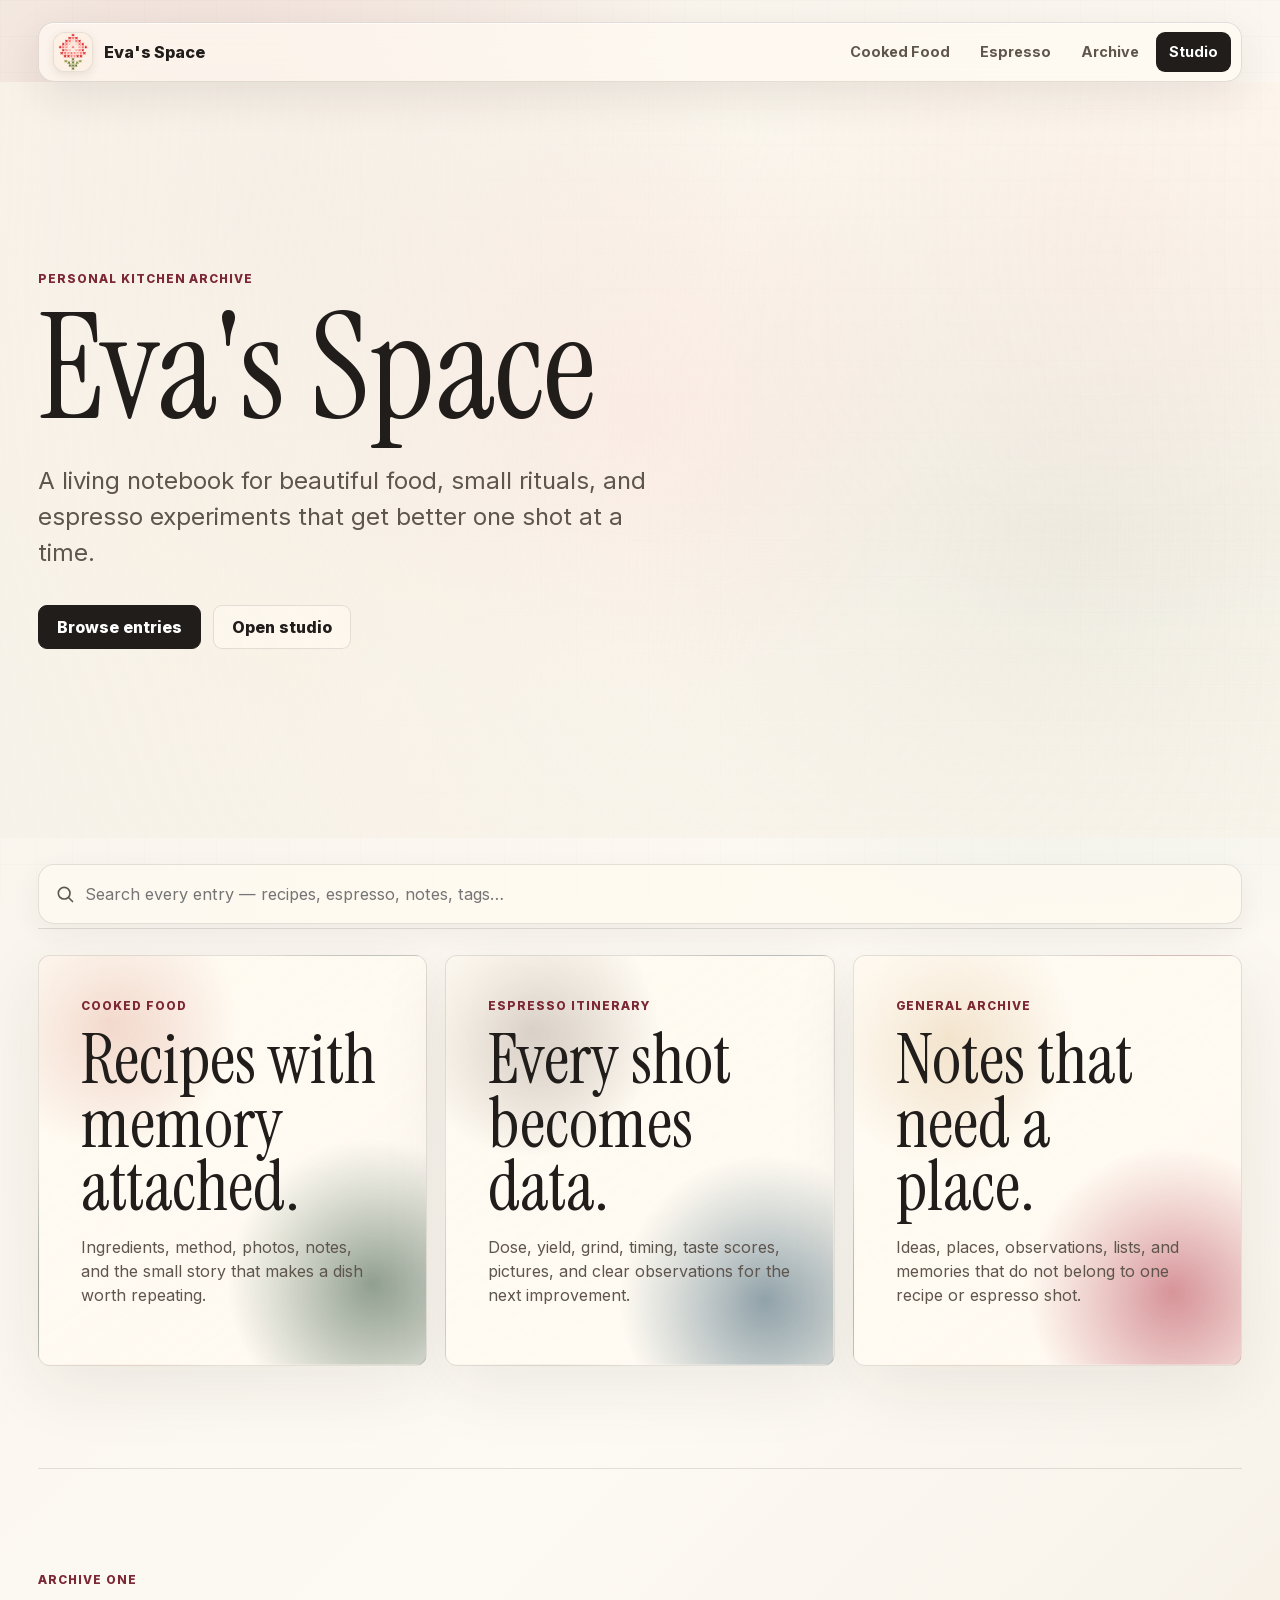
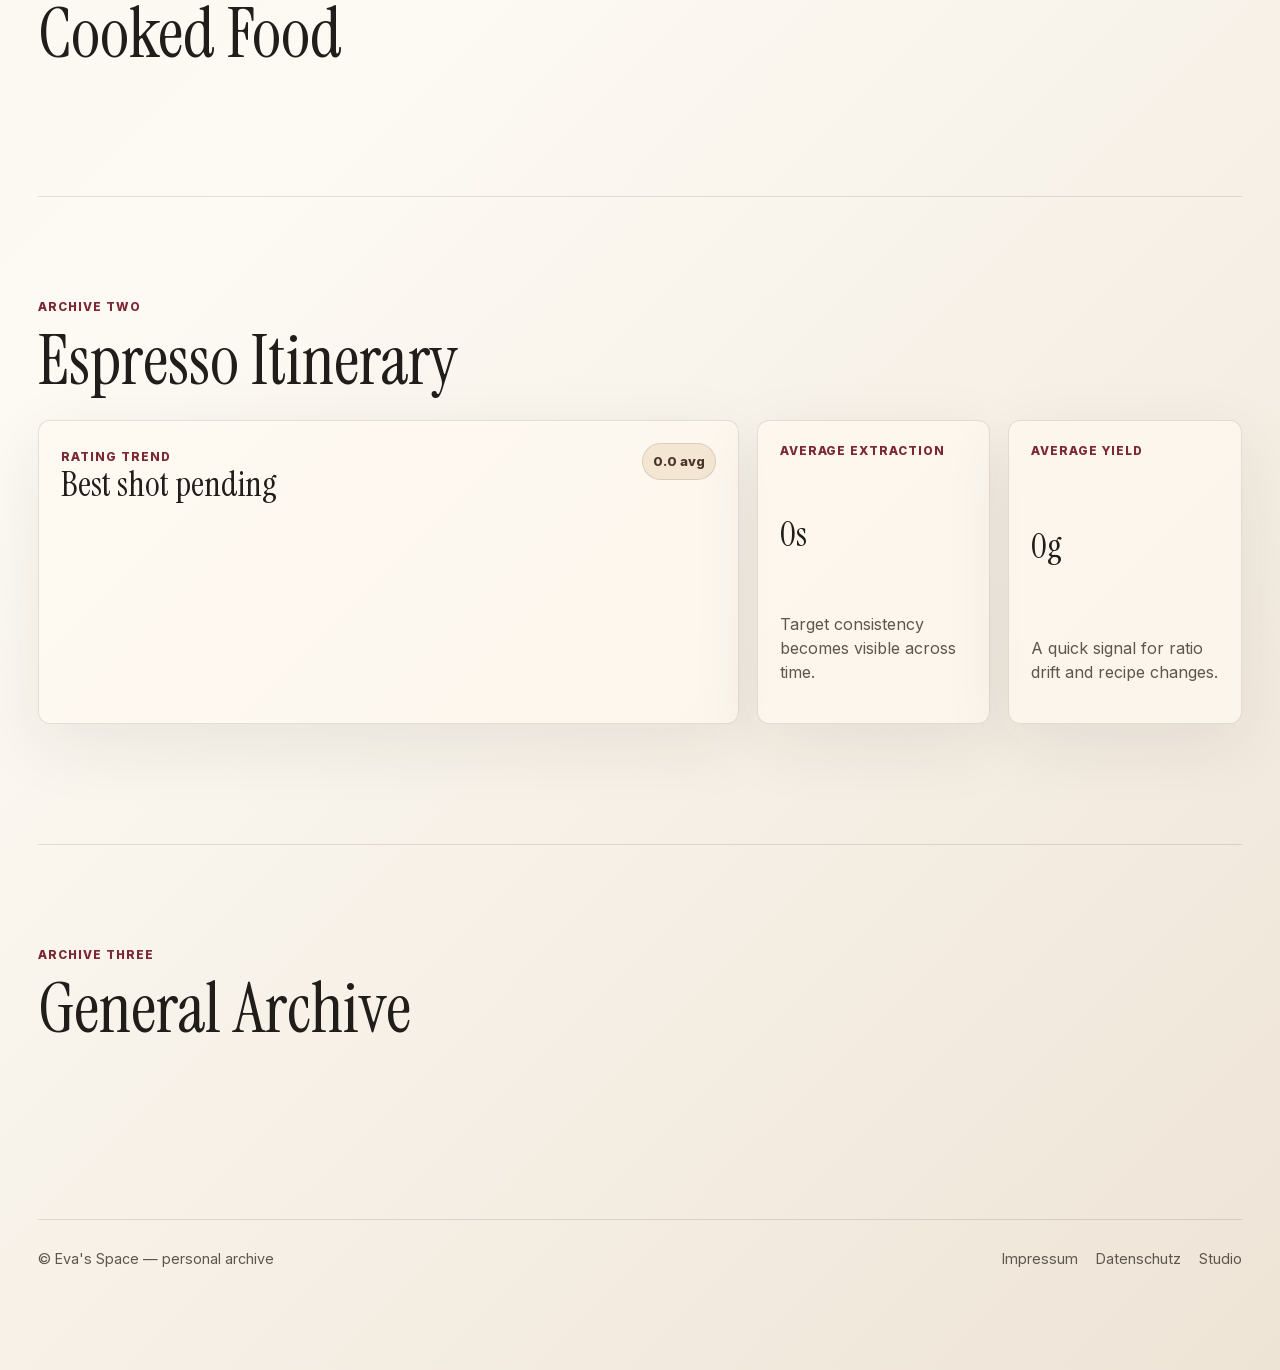
==== commit e60d4a3b: "Eva's Space: public cleanup, search results view, hue wave, full-bleed hero - Public homepage: remov" ====
--- a/evas_space/index.html
+++ b/evas_space/index.html
@@ -30,18 +30,8 @@
       <section class="rose-x-banner" aria-label="Animated digital rose banner">
         <svg class="rose-x-banner__svg" viewBox="0 0 1600 500" preserveAspectRatio="xMidYMid slice" role="img">
           <title>Animated digital roses made from X-shaped marks</title>
-          <defs>
-            <filter id="softBloom" x="-20%" y="-20%" width="140%" height="140%">
-              <feGaussianBlur stdDeviation="5" result="blur"></feGaussianBlur>
-              <feMerge>
-                <feMergeNode in="blur"></feMergeNode>
-                <feMergeNode in="SourceGraphic"></feMergeNode>
-              </feMerge>
-            </filter>
-          </defs>
           <rect class="banner-bg" width="1600" height="500"></rect>
           <g class="xmark-layer"></g>
-          <g class="sparkle-layer" filter="url(#softBloom)"></g>
         </svg>
       </section>
       <div class="hero-copy">
@@ -61,6 +51,16 @@
         <input id="site-search" type="search" placeholder="Search every entry — recipes, espresso, notes, tags…" aria-label="Search all entries">
         <span id="search-summary" class="search-summary"></span>
       </div>
+
+      <section class="section" id="search-results" hidden aria-label="Search results">
+        <div class="section-head">
+          <div>
+            <p class="eyebrow">Search</p>
+            <h2 id="results-title">Results</h2>
+          </div>
+        </div>
+        <div id="results-grid" class="entry-grid compact-grid"></div>
+      </section>
 
       <section class="section intro-grid" aria-label="Eva's notebooks">
         <article class="feature-panel food-panel">
@@ -86,7 +86,6 @@
             <p class="eyebrow">Archive one</p>
             <h2>Cooked Food</h2>
           </div>
-          <a class="text-link" href="./editor.html?type=recipe">Add recipe</a>
         </div>
         <div id="recipe-grid" class="entry-grid"></div>
       </section>
@@ -97,7 +96,6 @@
             <p class="eyebrow">Archive two</p>
             <h2>Espresso Itinerary</h2>
           </div>
-          <a class="text-link" href="./editor.html?type=espresso">Log espresso</a>
         </div>
         <div class="coffee-dashboard">
           <article class="chart-panel">
@@ -130,7 +128,6 @@
             <p class="eyebrow">Archive three</p>
             <h2>General Archive</h2>
           </div>
-          <a class="text-link" href="./editor.html?type=archive">Add note</a>
         </div>
         <div id="archive-grid" class="entry-grid compact-grid"></div>
       </section>
--- a/evas_space/css/style.css
+++ b/evas_space/css/style.css
@@ -65,6 +65,7 @@
 body {
   margin: 0;
   min-height: 100vh;
+  overflow-x: clip;
   color: var(--ink);
   font-family: var(--font);
   background:
@@ -212,11 +213,17 @@
 
 .hero {
   position: relative;
+  left: 50%;
+  width: 100vw;
+  margin-left: -50vw;
   display: flex;
   align-items: center;
   overflow: hidden;
   min-height: clamp(580px, 84vh, 800px);
-  padding: clamp(48px, 7vw, 104px) 0;
+  padding-block: clamp(48px, 7vw, 104px);
+  /* Align hero copy with the page-shell content column while the banner
+     bleeds full-width (no hard edges on wide desktops). */
+  padding-inline: calc(max(0px, (100vw - 1440px) / 2) + clamp(16px, 3vw, 42px));
 }
 
 /* Fade the roses out toward the text on the left; keep them vivid on the right. */
@@ -323,7 +330,7 @@
 
 .rose-x-banner {
   position: absolute;
-  inset: 0 max(-42px, -3vw);
+  inset: 0;
   z-index: 0;
   overflow: hidden;
   border-radius: 0;
@@ -351,8 +358,8 @@
 
 .xmark {
   color: var(--x-color);
-  opacity: .9;
-  animation: xmark-hue 9s linear infinite;
+  opacity: .92;
+  animation: xmark-hue 8s ease-in-out infinite;
   animation-delay: var(--delay, 0s);
 }
 
@@ -387,27 +394,13 @@
 .leaf-olive { --x-color: #7d8c2c; }
 .leaf-sage { --x-color: #a8ba66; }
 
-.sparkle {
-  opacity: 0;
-  fill: rgba(255, 220, 221, .9);
-  transform-box: fill-box;
-  transform-origin: center;
-  animation: sparkle-pass 6s ease-in-out infinite;
-  animation-delay: var(--delay, 0s);
-}
-
-/* Vivid hue cycle — the roses stay fully present, only their colour shifts.
-   The per-mark --delay makes the hue travel across the artwork as a wave. */
+/* A wave of colour rolls through the roses: each cross shifts hue while it
+   brightens then darkens. The per-mark --delay (spread across the width)
+   makes the lighten/darken wave wander across the artwork. */
 @keyframes xmark-hue {
-  0%   { filter: hue-rotate(0deg) saturate(1.35) brightness(1.02); }
-  50%  { filter: hue-rotate(180deg) saturate(1.7) brightness(1.08); }
-  100% { filter: hue-rotate(360deg) saturate(1.35) brightness(1.02); }
-}
-
-@keyframes sparkle-pass {
-  0%, 22%, 60%, 100% { opacity: 0; transform: scale(.6) rotate(0deg); }
-  34% { opacity: .85; transform: scale(1.05) rotate(20deg); }
-  44% { opacity: 0; transform: scale(.7) rotate(38deg); }
+  0%   { filter: hue-rotate(-12deg) saturate(1.25) brightness(.62); }
+  50%  { filter: hue-rotate(60deg) saturate(1.7) brightness(1.32); }
+  100% { filter: hue-rotate(-12deg) saturate(1.25) brightness(.62); }
 }
 
 .section {
@@ -618,6 +611,23 @@
   fill: var(--cream);
   stroke: var(--blue);
   stroke-width: 4;
+  transition: r .12s ease, stroke .12s ease;
+}
+
+/* Clickable points → espresso detail */
+.chart svg a {
+  cursor: pointer;
+}
+.chart-hit {
+  fill: transparent;
+}
+.chart svg a:hover .chart-dot,
+.chart svg a:focus-visible .chart-dot {
+  r: 8;
+  stroke: var(--rose);
+}
+.chart svg a:focus-visible {
+  outline: none;
 }
 
 .stat-tile {
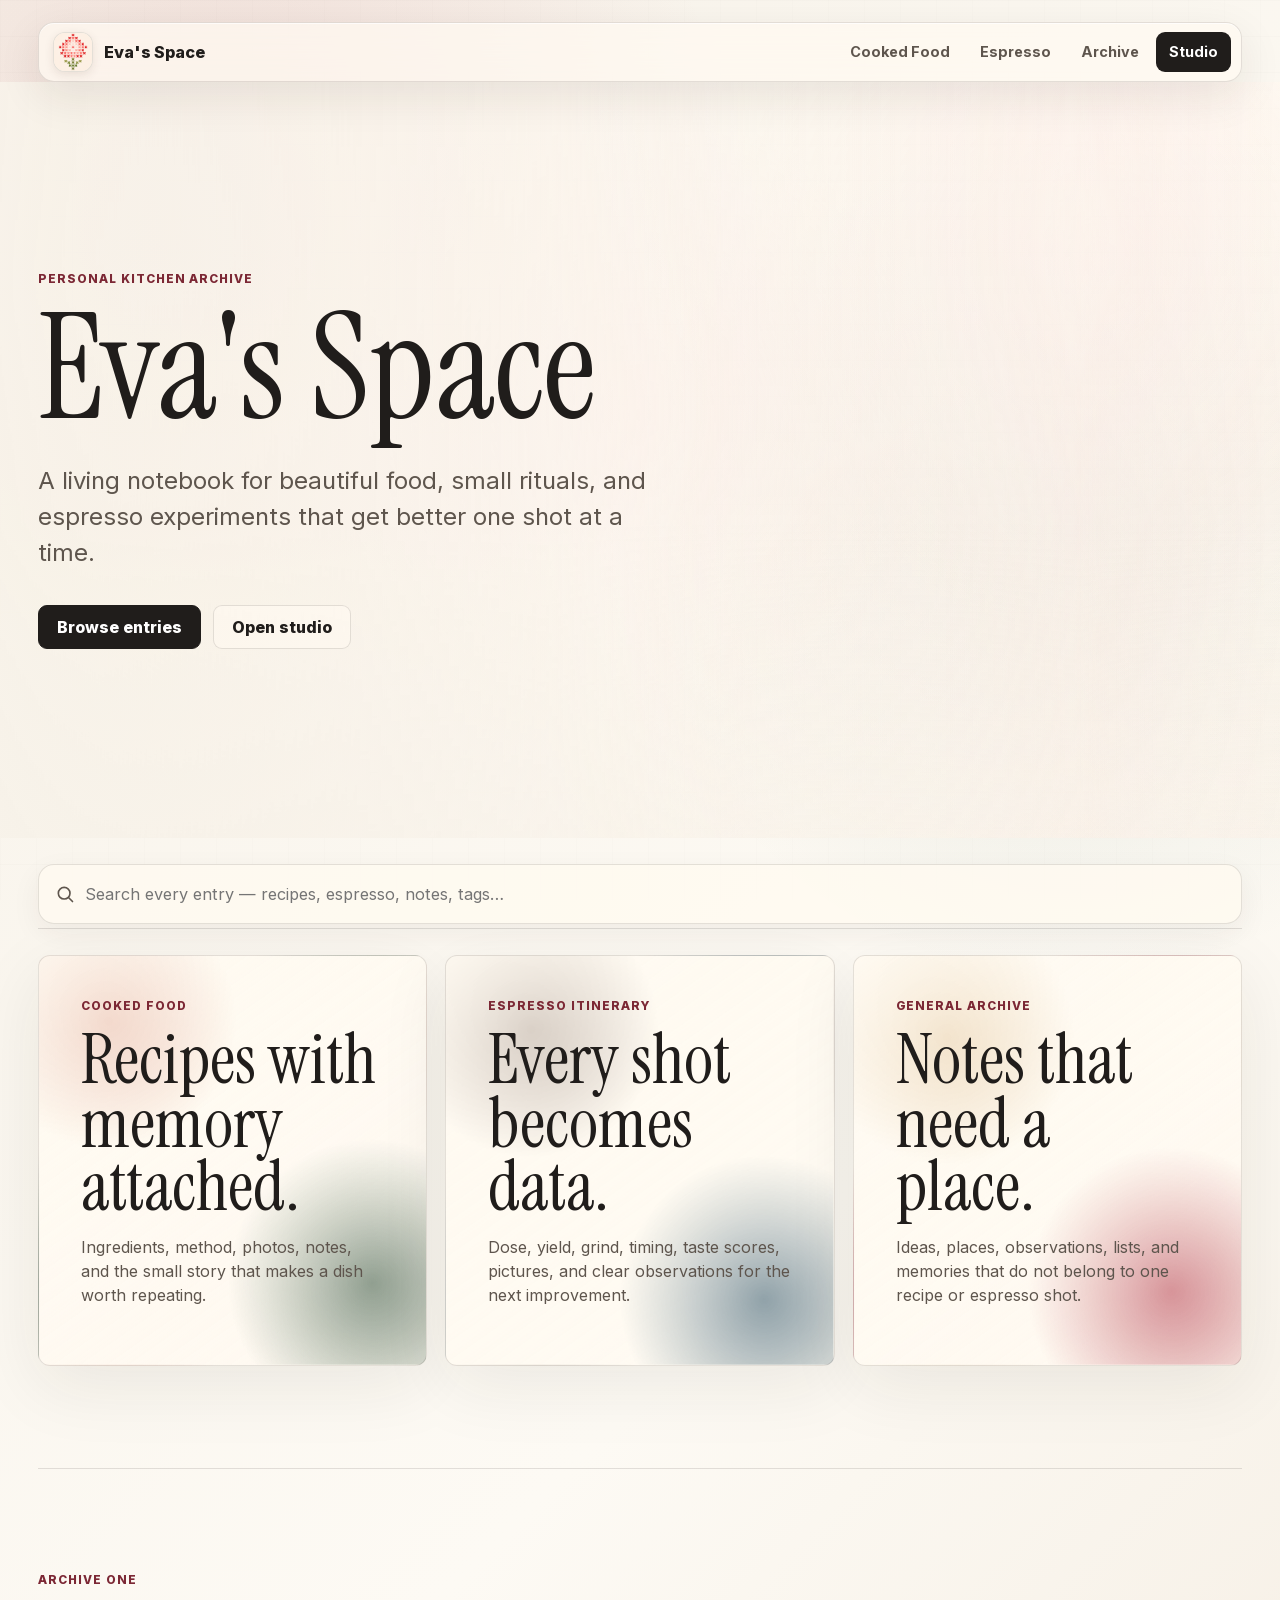
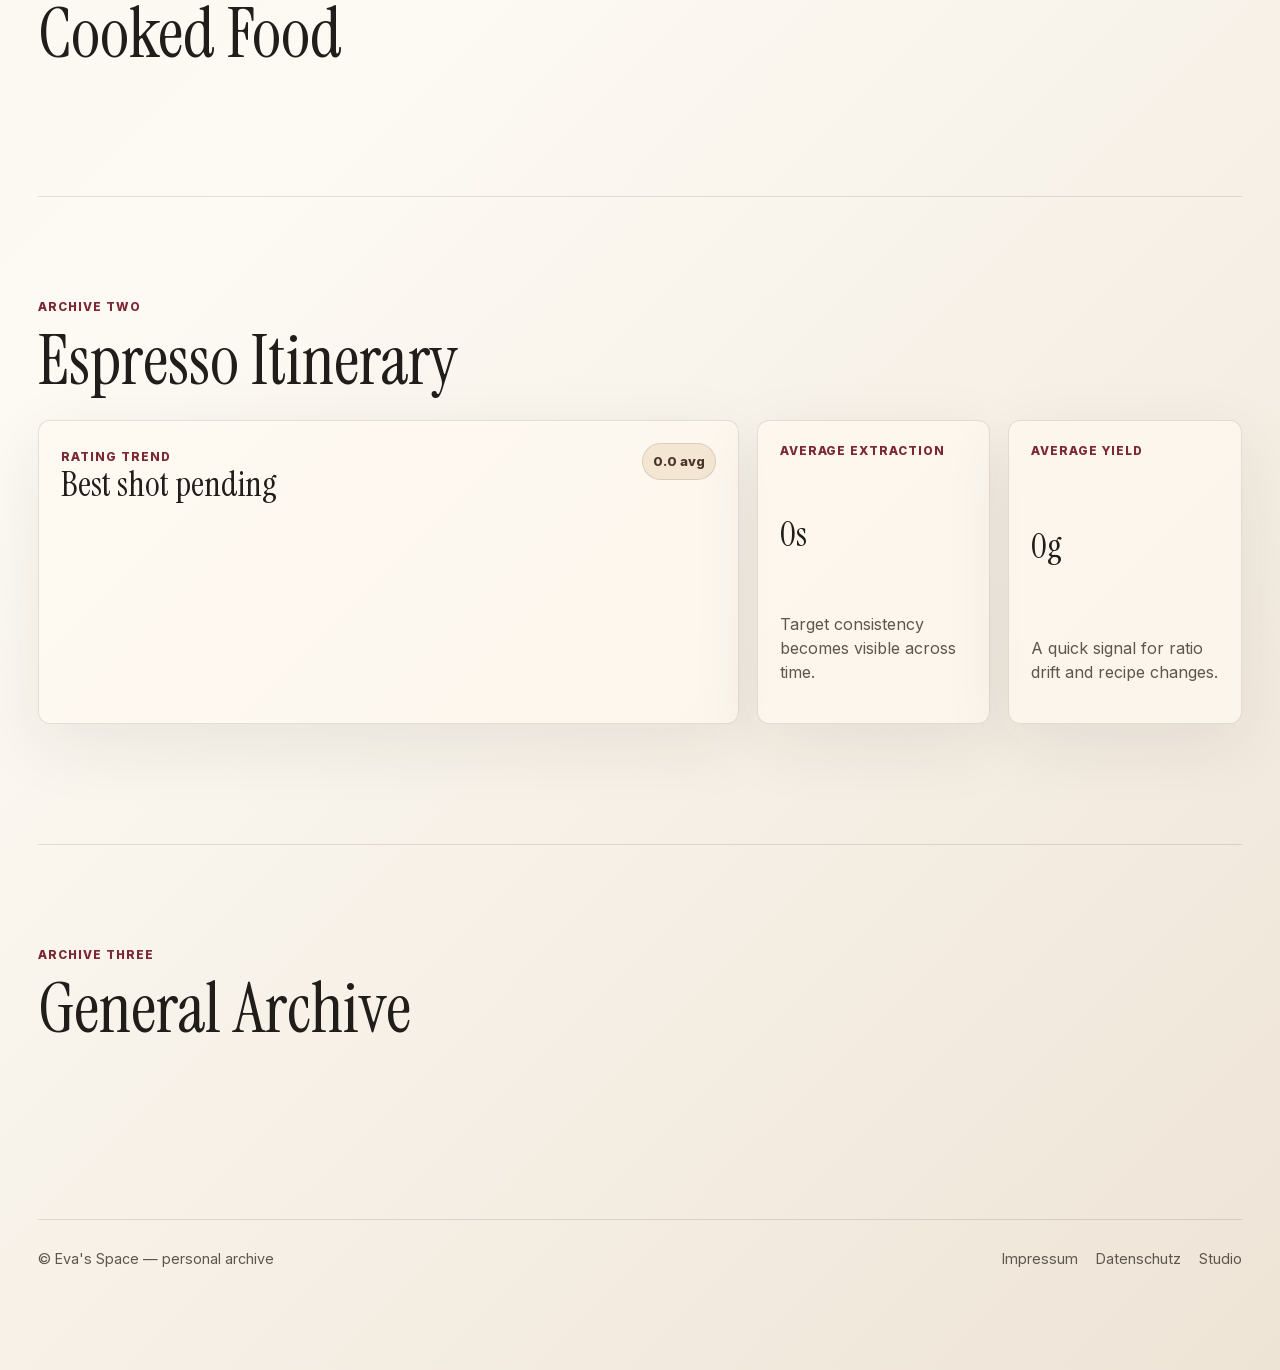
==== commit 42fa6d69: "Eva's Space: bolder roses + cheap single-element bloom sweep + tuner Roses: 3 concentric petal rings" ====
--- a/evas_space/index.html
+++ b/evas_space/index.html
@@ -33,6 +33,7 @@
           <rect class="banner-bg" width="1600" height="500"></rect>
           <g class="xmark-layer"></g>
         </svg>
+        <div class="rose-x-banner__glow" aria-hidden="true"></div>
       </section>
       <div class="hero-copy">
         <p class="eyebrow">Personal kitchen archive</p>
--- a/evas_space/css/style.css
+++ b/evas_space/css/style.css
@@ -329,6 +329,14 @@
 }
 
 .rose-x-banner {
+  /* Tunable bloom-wave knobs (live-editable via the ?tune panel). */
+  --wave-dur: 15s;          /* time for the light to sweep one full cycle */
+  --glow-strength: .85;     /* overall brightness of the sweep (0–1) */
+  --band-1: 1100px;         /* spacing of the main light band */
+  --band-2: 720px;          /* spacing of the counter band (organic interference) */
+  --glow-1: rgba(255, 244, 235, .9);
+  --glow-2: rgba(255, 232, 224, .7);
+
   position: absolute;
   inset: 0;
   z-index: 0;
@@ -336,11 +344,43 @@
   border-radius: 0;
   opacity: .96;
   pointer-events: none;
+  isolation: isolate;       /* confine the screen-blend to the banner */
   background:
     radial-gradient(circle at 50% 44%, rgba(255, 204, 202, .34), transparent 40%),
     radial-gradient(circle at 14% 74%, rgba(255, 228, 188, .36), transparent 32%),
     radial-gradient(circle at 86% 24%, rgba(255, 225, 219, .32), transparent 30%),
     linear-gradient(180deg, rgba(255, 248, 237, .42) 0%, rgba(248, 239, 223, .26) 100%);
+}
+
+/* A single GPU-composited light sweep instead of animating every cross. Two
+   soft bands at different spacings drift in opposite directions; `screen`
+   blending brightens the colour of whatever sits under them — strongest on the
+   darker rose crosses — so the bloom reads as a continuous, organic wave. Only
+   this one element animates, so the banner stays cheap no matter how many
+   crosses there are. */
+.rose-x-banner__glow {
+  position: absolute;
+  inset: 0;
+  z-index: 1;
+  pointer-events: none;
+  mix-blend-mode: screen;
+  opacity: var(--glow-strength, .85);
+  /* One soft band per tile; background-size sets the tile to the band width so
+     repeats are seamless and a one-band shift loops perfectly. */
+  background-image:
+    linear-gradient(to right, transparent 0%, var(--glow-1) 50%, transparent 100%),
+    linear-gradient(to right, transparent 0%, var(--glow-2) 50%, transparent 100%);
+  background-size: var(--band-1) 100%, var(--band-2) 100%;
+  background-repeat: repeat;
+  animation: bloom-sweep var(--wave-dur, 15s) linear infinite;
+}
+
+/* Each layer translates by exactly one of its own band widths per cycle, so
+   both loop seamlessly; opposite directions keep it from looking like a
+   marching pattern. */
+@keyframes bloom-sweep {
+  from { background-position: 0 0, 0 0; }
+  to   { background-position: var(--band-1) 0, calc(var(--band-2) * -1) 0; }
 }
 
 .rose-x-banner__svg {
@@ -356,11 +396,10 @@
   fill: transparent;
 }
 
+/* The crosses are static; opacity (set per cross in rose-banner.js) just adds a
+   little hand-stitched texture. The bloom comes from the light sweep above. */
 .xmark {
   color: var(--x-color);
-  opacity: .92;
-  animation: xmark-hue 8s ease-in-out infinite;
-  animation-delay: var(--delay, 0s);
 }
 
 .xmark line {
@@ -371,15 +410,6 @@
 
 .xmark.small line {
   stroke-width: 2.2;
-}
-
-.flower {
-  --glow-color: rgba(255, 176, 193, .58);
-}
-
-.leaf,
-.stem {
-  --glow-color: rgba(185, 218, 148, .38);
 }
 
 .rose-burgundy { --x-color: #6f0d1e; }
@@ -394,15 +424,6 @@
 .leaf-olive { --x-color: #7d8c2c; }
 .leaf-sage { --x-color: #a8ba66; }
 
-/* A wave of colour rolls through the roses: each cross shifts hue while it
-   brightens then darkens. The per-mark --delay (spread across the width)
-   makes the lighten/darken wave wander across the artwork. */
-@keyframes xmark-hue {
-  0%   { filter: hue-rotate(-12deg) saturate(1.25) brightness(.62); }
-  50%  { filter: hue-rotate(60deg) saturate(1.7) brightness(1.32); }
-  100% { filter: hue-rotate(-12deg) saturate(1.25) brightness(.62); }
-}
-
 .section {
   padding: clamp(54px, 8vw, 110px) 0;
   border-top: 1px solid var(--line);
@@ -1665,9 +1686,8 @@
     transition-duration: .001ms !important;
   }
 
-  .xmark {
-    opacity: .86;
-    filter: brightness(1);
+  .rose-x-banner__glow {
+    display: none;   /* no light sweep when motion is reduced */
   }
 }
 
